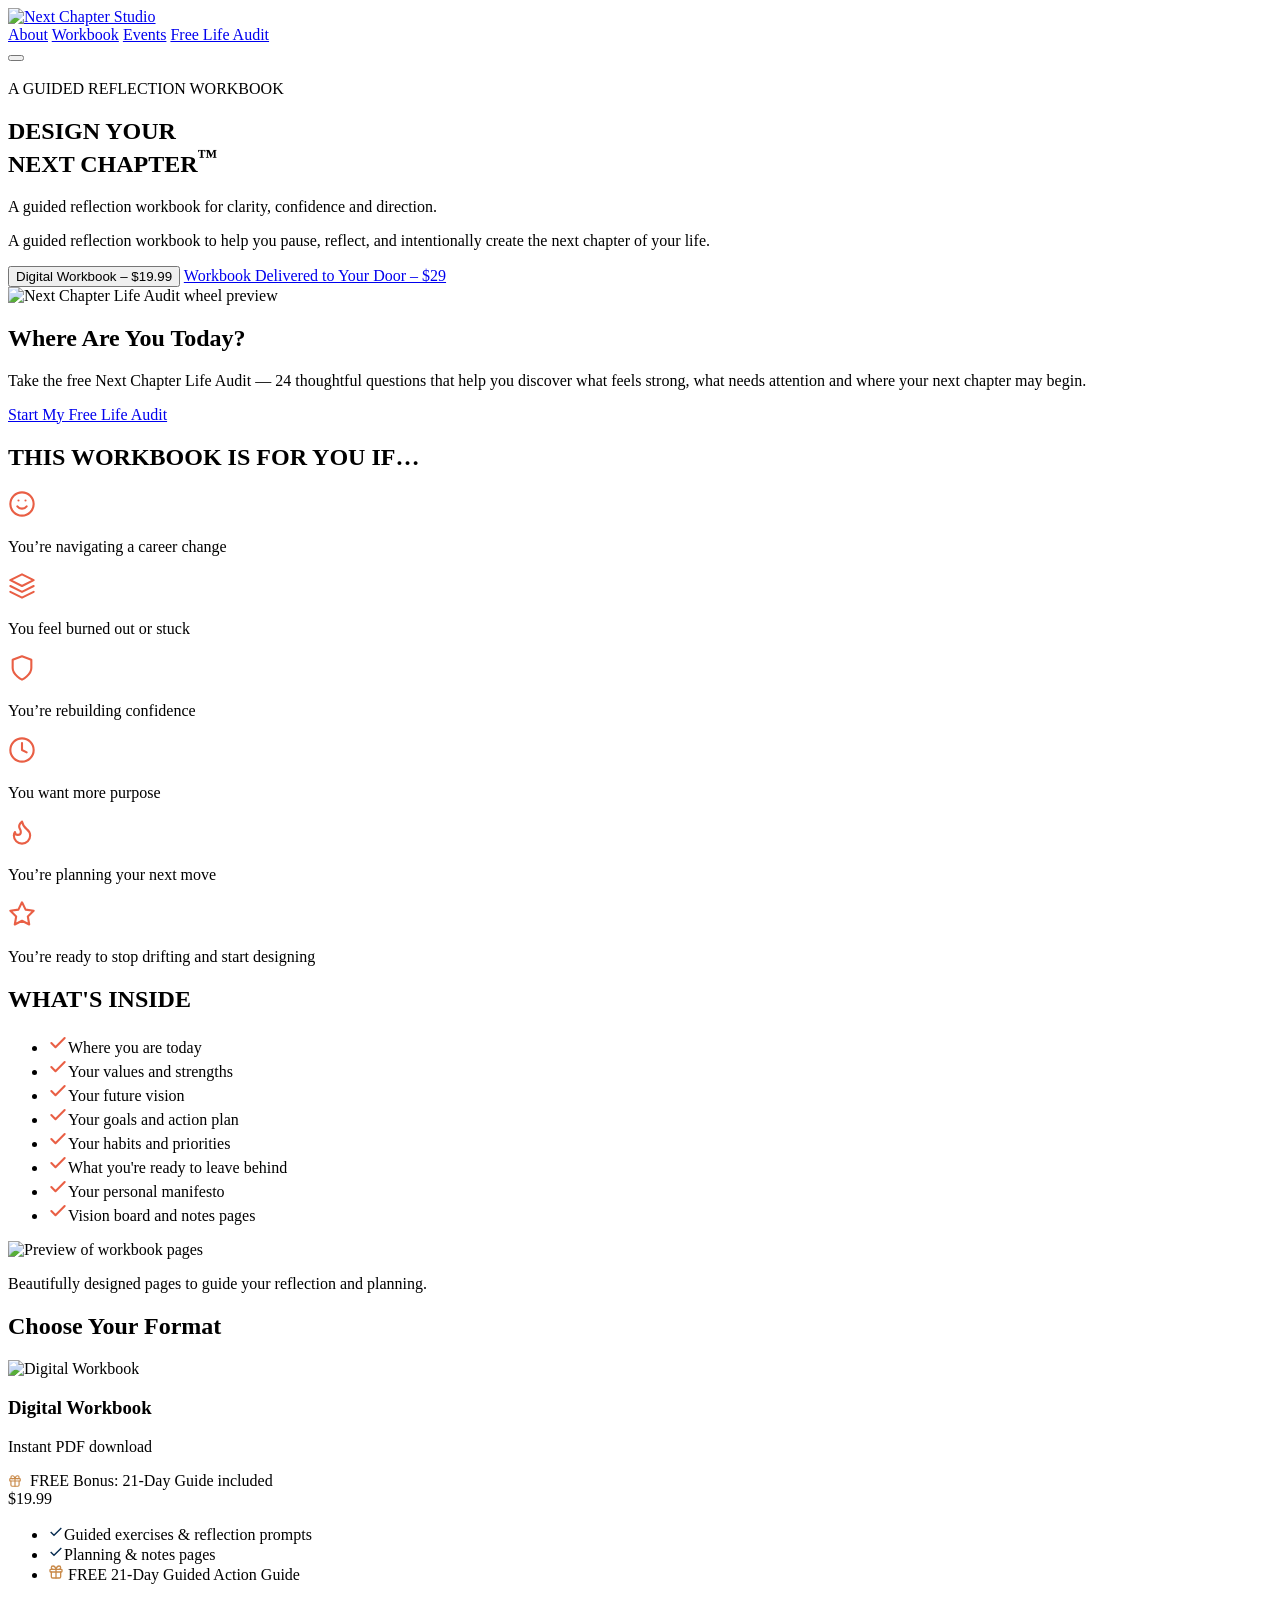
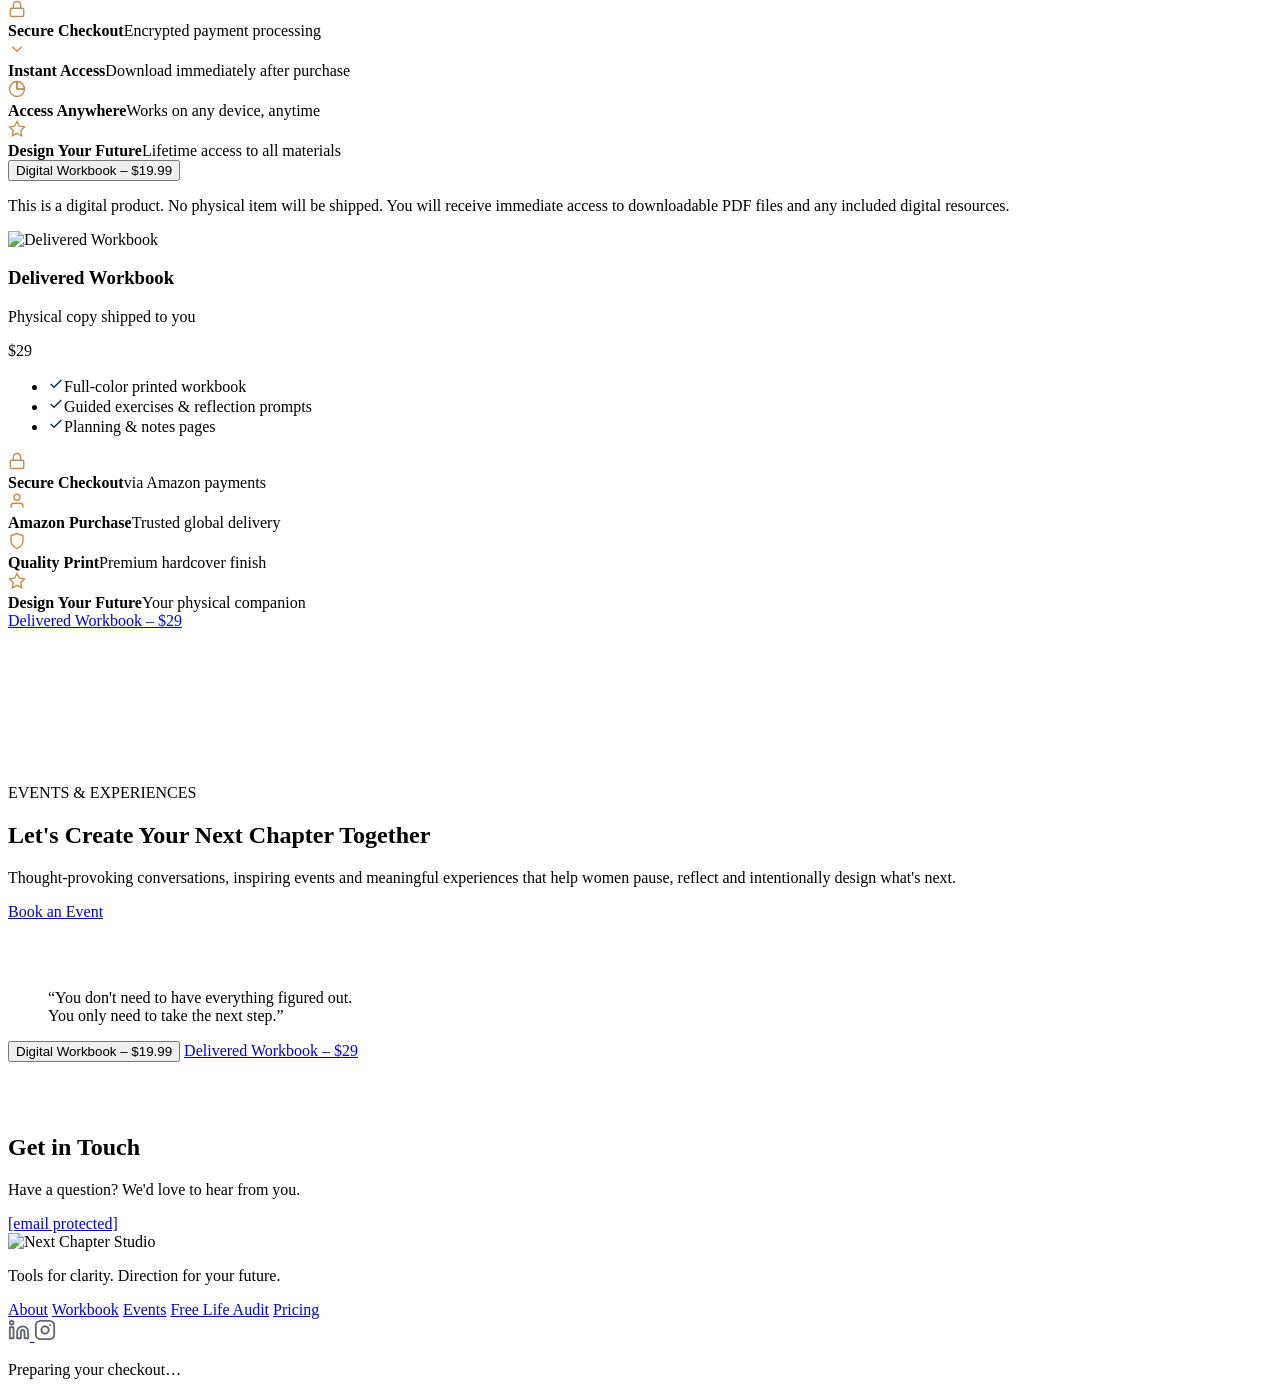
==== index.html @ 784cd423 "chore: preserve latest local changes (initial state) - Follow Along section removed" ====
<!DOCTYPE html>
<html lang="en">
<head>
  <meta charset="UTF-8">
  <meta name="viewport" content="width=device-width, initial-scale=1.0">
  <title>Design Your Next Chapter — Guided Reflection Workbook</title>
  <link rel="preconnect" href="https://fonts.googleapis.com">
  <link rel="preconnect" href="https://fonts.gstatic.com" crossorigin>
  <link href="https://fonts.googleapis.com/css2?family=Playfair+Display:ital,wght@0,700;1,700&family=Inter:wght@400;500;600;700&display=swap" rel="stylesheet">
  <meta http-equiv="Cache-Control" content="no-cache, no-store, must-revalidate">
  <link rel="stylesheet" href="/styles.css?v=8">
  <link rel="icon" type="image/png" href="/assets/compass.png">
</head>
<body>

  <!-- Header -->
  <header class="header">
    <div class="container header-inner">
      <a href="/" class="logo">
        <img src="/assets/logo.png" alt="Next Chapter Studio" class="logo-img">
      </a>
      <nav class="nav">
        <a href="#about">About</a>
        <a href="#workbook">Workbook</a>
        <a href="#events">Events</a>
        <a href="/audit">Free Life Audit</a>
      </nav>
      <button class="mobile-toggle" aria-label="Menu">
        <span></span><span></span><span></span>
      </button>
    </div>
  </header>

  <main>

    <!-- Hero -->
    <section class="hero" id="about">
      <div class="hero-bg-full">
        <img src="/assets/hero-bg.jpg" alt="">
        <div class="hero-overlay"></div>
      </div>
      <div class="container hero-content-center">
        <span class="label-pill">A GUIDED REFLECTION WORKBOOK</span>
        <h1>DESIGN YOUR<br>NEXT CHAPTER<sup>&trade;</sup></h1>
        <p class="hero-sub">A guided reflection workbook for clarity, confidence and direction.</p>
        <p class="hero-desc">A guided reflection workbook to help you pause, reflect, and intentionally create the next chapter of your life.</p>
        <div class="hero-buttons">
          <button class="btn btn-primary" onclick="buyNow()">Digital Workbook – $19.99</button>
          <a href="/buy" target="_blank" rel="noopener" class="btn btn-navy">Workbook Delivered to Your Door – $29</a>
        </div>
      </div>
    </section>

    <!-- Audit Promo -->
    <section class="audience section" id="audit">
      <div class="container audit-promo-grid">
        <div class="audit-promo-img">
          <img src="/wheel-preview.png" alt="Next Chapter Life Audit wheel preview">
        </div>
        <div class="audit-promo-text">
          <h2 class="section-title">Where Are You Today?</h2>
          <p>Take the free Next Chapter Life Audit — 24 thoughtful questions that help you discover what feels strong, what needs attention and where your next chapter may begin.</p>
          <a href="/audit" class="btn btn-primary btn-large">Start My Free Life Audit</a>
        </div>
      </div>
    </section>

    <!-- Audience -->
    <section class="audience section" id="workbook">
      <div class="container">
        <h2 class="section-title">THIS WORKBOOK IS FOR YOU IF…</h2>
        <div class="audience-grid">
          <div class="audience-card">
            <div class="audience-icon">
              <svg width="28" height="28" viewBox="0 0 24 24" fill="none" stroke="#E95F45" stroke-width="1.8" stroke-linecap="round" stroke-linejoin="round"><circle cx="12" cy="12" r="10"/><path d="M8 14s1.5 2 4 2 4-2 4-2"/><line x1="9" y1="9" x2="9.01" y2="9"/><line x1="15" y1="9" x2="15.01" y2="9"/></svg>
            </div>
            <p>You’re navigating a career change</p>
          </div>
          <div class="audience-card">
            <div class="audience-icon">
              <svg width="28" height="28" viewBox="0 0 24 24" fill="none" stroke="#E95F45" stroke-width="1.8" stroke-linecap="round" stroke-linejoin="round"><path d="M12 2L2 7l10 5 10-5-10-5z"/><path d="M2 17l10 5 10-5"/><path d="M2 12l10 5 10-5"/></svg>
            </div>
            <p>You feel burned out or stuck</p>
          </div>
          <div class="audience-card">
            <div class="audience-icon">
              <svg width="28" height="28" viewBox="0 0 24 24" fill="none" stroke="#E95F45" stroke-width="1.8" stroke-linecap="round" stroke-linejoin="round"><path d="M12 22s8-4 8-10V5l-8-3-8 3v7c0 6 8 10 8 10z"/></svg>
            </div>
            <p>You’re rebuilding confidence</p>
          </div>
          <div class="audience-card">
            <div class="audience-icon">
              <svg width="28" height="28" viewBox="0 0 24 24" fill="none" stroke="#E95F45" stroke-width="1.8" stroke-linecap="round" stroke-linejoin="round"><circle cx="12" cy="12" r="10"/><path d="M12 6v6l4 2"/></svg>
            </div>
            <p>You want more purpose</p>
          </div>
          <div class="audience-card">
            <div class="audience-icon">
              <svg width="28" height="28" viewBox="0 0 24 24" fill="none" stroke="#E95F45" stroke-width="1.8" stroke-linecap="round" stroke-linejoin="round"><path d="M8.5 14.5A2.5 2.5 0 0 0 11 12c0-1.38-.5-2-1-3-1.072-2.143-.224-4.054 2-6 .5 2.5 2 4.9 4 6.5 2 1.6 3 3.5 3 5.5a7 7 0 1 1-14 0c0-1.153.433-2.294 1-3a2.5 2.5 0 0 0 2.5 2.5z"/></svg>
            </div>
            <p>You’re planning your next move</p>
          </div>
          <div class="audience-card">
            <div class="audience-icon">
              <svg width="28" height="28" viewBox="0 0 24 24" fill="none" stroke="#E95F45" stroke-width="1.8" stroke-linecap="round" stroke-linejoin="round"><polygon points="12 2 15.09 8.26 22 9.27 17 14.14 18.18 21.02 12 17.77 5.82 21.02 7 14.14 2 9.27 8.91 8.26 12 2"/></svg>
            </div>
            <p>You’re ready to stop drifting and start designing</p>
          </div>
        </div>
      </div>
    </section>

    <!-- What's Inside -->
    <section class="inside section" id="reviews">
      <div class="container inside-grid">
        <div class="inside-text">
          <h2 class="section-title left">WHAT'S INSIDE</h2>
          <ul class="inside-list">
            <li><svg width="20" height="20" viewBox="0 0 24 24" fill="none" stroke="#E95F45" stroke-width="2.5" stroke-linecap="round" stroke-linejoin="round"><polyline points="20 6 9 17 4 12"/></svg>Where you are today</li>
            <li><svg width="20" height="20" viewBox="0 0 24 24" fill="none" stroke="#E95F45" stroke-width="2.5" stroke-linecap="round" stroke-linejoin="round"><polyline points="20 6 9 17 4 12"/></svg>Your values and strengths</li>
            <li><svg width="20" height="20" viewBox="0 0 24 24" fill="none" stroke="#E95F45" stroke-width="2.5" stroke-linecap="round" stroke-linejoin="round"><polyline points="20 6 9 17 4 12"/></svg>Your future vision</li>
            <li><svg width="20" height="20" viewBox="0 0 24 24" fill="none" stroke="#E95F45" stroke-width="2.5" stroke-linecap="round" stroke-linejoin="round"><polyline points="20 6 9 17 4 12"/></svg>Your goals and action plan</li>
            <li><svg width="20" height="20" viewBox="0 0 24 24" fill="none" stroke="#E95F45" stroke-width="2.5" stroke-linecap="round" stroke-linejoin="round"><polyline points="20 6 9 17 4 12"/></svg>Your habits and priorities</li>
            <li><svg width="20" height="20" viewBox="0 0 24 24" fill="none" stroke="#E95F45" stroke-width="2.5" stroke-linecap="round" stroke-linejoin="round"><polyline points="20 6 9 17 4 12"/></svg>What you're ready to leave behind</li>
            <li><svg width="20" height="20" viewBox="0 0 24 24" fill="none" stroke="#E95F45" stroke-width="2.5" stroke-linecap="round" stroke-linejoin="round"><polyline points="20 6 9 17 4 12"/></svg>Your personal manifesto</li>
            <li><svg width="20" height="20" viewBox="0 0 24 24" fill="none" stroke="#E95F45" stroke-width="2.5" stroke-linecap="round" stroke-linejoin="round"><polyline points="20 6 9 17 4 12"/></svg>Vision board and notes pages</li>
          </ul>
        </div>
        <div class="inside-visual">
          <div class="workbook-mockup">
            <img src="/assets/wb-preview.png" alt="Preview of workbook pages" class="workbook-preview">
          </div>
          <p class="inside-caption">Beautifully designed pages to guide your reflection and planning.</p>
        </div>
      </div>
    </section>

    <!-- Pricing -->
    <section class="pricing section" id="pricing">
      <div class="container">
        <h2 class="section-title">Choose Your Format</h2>
        <div class="pricing-grid">

          <!-- Digital -->
          <div class="pricing-card">
            <div class="pricing-header">
              <img src="/assets/digital-card.png" alt="Digital Workbook" class="pricing-cover">
              <h3>Digital Workbook</h3>
              <p class="pricing-sub">Instant PDF download</p>
              <div class="bonus-tag"><svg width="14" height="14" viewBox="0 0 24 24" fill="none" stroke="#C98A4A" stroke-width="2" stroke-linecap="round" stroke-linejoin="round" style="vertical-align:-2px;margin-right:4px;"><rect x="3" y="8" width="18" height="4" rx="1"/><path d="M12 8v13"/><path d="M19 12v7a2 2 0 0 1-2 2H7a2 2 0 0 1-2-2v-7"/><path d="M7.5 8a2.5 2.5 0 0 1 0-5A4.8 8 0 0 1 12 8a4.8 8 0 0 1 4.5-5 2.5 2.5 0 0 1 0 5"/></svg> FREE Bonus: 21-Day Guide included</div>
              <div class="pricing-amount">$19.99</div>
            </div>
            <ul class="pricing-includes">
              <li><svg width="16" height="16" viewBox="0 0 24 24" fill="none" stroke="#062B4F" stroke-width="2"><polyline points="20 6 9 17 4 12"/></svg>Guided exercises & reflection prompts</li>
              <li><svg width="16" height="16" viewBox="0 0 24 24" fill="none" stroke="#062B4F" stroke-width="2"><polyline points="20 6 9 17 4 12"/></svg>Planning & notes pages</li>
              <li class="bonus-include"><svg width="16" height="16" viewBox="0 0 24 24" fill="none" stroke="#C98A4A" stroke-width="2" stroke-linecap="round" stroke-linejoin="round"><rect x="3" y="8" width="18" height="4" rx="1"/><path d="M12 8v13"/><path d="M19 12v7a2 2 0 0 1-2 2H7a2 2 0 0 1-2-2v-7"/><path d="M7.5 8a2.5 2.5 0 0 1 0-5A4.8 8 0 0 1 12 8a4.8 8 0 0 1 4.5-5 2.5 2.5 0 0 1 0 5"/></svg> FREE 21-Day Guided Action Guide</li>
            </ul>
            <div class="pricing-trust">
              <div class="pt-item">
                <svg width="18" height="18" viewBox="0 0 24 24" fill="none" stroke="#C98A4A" stroke-width="1.8"><rect x="3" y="11" width="18" height="11" rx="2" ry="2"/><path d="M7 11V7a5 5 0 0 1 10 0v4"/></svg>
                <div><strong>Secure Checkout</strong><span>Encrypted payment processing</span></div>
              </div>
              <div class="pt-item">
                <svg width="18" height="18" viewBox="0 0 24 24" fill="none" stroke="#C98A4A" stroke-width="1.8"><polyline points="6 9 12 15 18 9"/></svg>
                <div><strong>Instant Access</strong><span>Download immediately after purchase</span></div>
              </div>
              <div class="pt-item">
                <svg width="18" height="18" viewBox="0 0 24 24" fill="none" stroke="#C98A4A" stroke-width="1.8"><path d="M12 2a10 10 0 1 0 10 10h-10V2z"/><path d="M22 12A10 10 0 0 0 12 2v10h10z"/></svg>
                <div><strong>Access Anywhere</strong><span>Works on any device, anytime</span></div>
              </div>
              <div class="pt-item">
                <svg width="18" height="18" viewBox="0 0 24 24" fill="none" stroke="#C98A4A" stroke-width="1.8"><polygon points="12 2 15.09 8.26 22 9.27 17 14.14 18.18 21.02 12 17.77 5.82 21.02 7 14.14 2 9.27 8.91 8.26 12 2"/></svg>
                <div><strong>Design Your Future</strong><span>Lifetime access to all materials</span></div>
              </div>
            </div>
            <button class="btn btn-primary" onclick="buyNow()" style="margin-top: auto;">Digital Workbook – $19.99</button>
            <p class="digital-disclaimer">This is a digital product. No physical item will be shipped. You will receive immediate access to downloadable PDF files and any included digital resources.</p>
          </div>

          <!-- Physical -->
          <div class="pricing-card">
            <div class="pricing-header">
              <img src="/assets/delivered-card.png" alt="Delivered Workbook" class="pricing-cover">
              <h3>Delivered Workbook</h3>
              <p class="pricing-sub">Physical copy shipped to you</p>
              <div class="pricing-amount">$29</div>
            </div>
            <ul class="pricing-includes">
              <li><svg width="16" height="16" viewBox="0 0 24 24" fill="none" stroke="#062B4F" stroke-width="2"><polyline points="20 6 9 17 4 12"/></svg>Full-color printed workbook</li>
              <li><svg width="16" height="16" viewBox="0 0 24 24" fill="none" stroke="#062B4F" stroke-width="2"><polyline points="20 6 9 17 4 12"/></svg>Guided exercises & reflection prompts</li>
              <li><svg width="16" height="16" viewBox="0 0 24 24" fill="none" stroke="#062B4F" stroke-width="2"><polyline points="20 6 9 17 4 12"/></svg>Planning & notes pages</li>
            </ul>
            <div class="pricing-trust">
              <div class="pt-item">
                <svg width="18" height="18" viewBox="0 0 24 24" fill="none" stroke="#C98A4A" stroke-width="1.8"><rect x="3" y="11" width="18" height="11" rx="2" ry="2"/><path d="M7 11V7a5 5 0 0 1 10 0v4"/></svg>
                <div><strong>Secure Checkout</strong><span>via Amazon payments</span></div>
              </div>
              <div class="pt-item">
                <svg width="18" height="18" viewBox="0 0 24 24" fill="none" stroke="#C98A4A" stroke-width="1.8"><path d="M20 21v-2a4 4 0 0 0-4-4H8a4 4 0 0 0-4 4v2"/><circle cx="12" cy="7" r="4"/></svg>
                <div><strong>Amazon Purchase</strong><span>Trusted global delivery</span></div>
              </div>
              <div class="pt-item">
                <svg width="18" height="18" viewBox="0 0 24 24" fill="none" stroke="#C98A4A" stroke-width="1.8"><path d="M12 22s8-4 8-10V5l-8-3-8 3v7c0 6 8 10 8 10z"/></svg>
                <div><strong>Quality Print</strong><span>Premium hardcover finish</span></div>
              </div>
              <div class="pt-item">
                <svg width="18" height="18" viewBox="0 0 24 24" fill="none" stroke="#C98A4A" stroke-width="1.8"><polygon points="12 2 15.09 8.26 22 9.27 17 14.14 18.18 21.02 12 17.77 5.82 21.02 7 14.14 2 9.27 8.91 8.26 12 2"/></svg>
                <div><strong>Design Your Future</strong><span>Your physical companion</span></div>
              </div>
            </div>
            <a href="/buy" target="_blank" rel="noopener" class="btn btn-navy" style="margin-top: auto;">Delivered Workbook – $29</a>
          </div>

        </div>
      </div>
    </section>

    <!-- Video -->
    <section class="video section">
      <div class="container">
        <div class="video-wrapper">
          <iframe src="https://www.youtube.com/embed/cOw1XkWrWEM?si=n-Kil2l-mSxc4W83" title="YouTube video player" frameborder="0" allow="accelerometer; autoplay; clipboard-write; encrypted-media; gyroscope; picture-in-picture; web-share" referrerpolicy="strict-origin-when-cross-origin" allowfullscreen></iframe>
        </div>
      </div>
    </section>

    <!-- Events Hero -->
    <section class="events-hero section" id="events">
      <div class="container events-hero-inner">
        <span class="label-pill">EVENTS & EXPERIENCES</span>
        <h2>Let's Create Your Next Chapter Together</h2>
        <p class="events-hero-desc">Thought-provoking conversations, inspiring events and meaningful experiences that help women pause, reflect and intentionally design what's next.</p>
        <a href="/cdn-cgi/l/email-protection#[base64]" class="btn btn-primary">Book an Event</a>
      </div>
    </section>


    <!-- Quote CTA Banner -->
    <section class="cta-banner">
      <div class="container cta-banner-inner">
        <svg class="cta-deco-left" width="48" height="48" viewBox="0 0 24 24" fill="none" stroke="rgba(255,255,255,0.15)" stroke-width="1.5" stroke-linecap="round" stroke-linejoin="round"><path d="M12 2L2 7l10 5 10-5-10-5z"/><path d="M2 17l10 5 10-5"/><path d="M2 12l10 5 10-5"/></svg>
        <div class="cta-banner-content">
          <blockquote>“You don't need to have everything figured out.<br>You only need to take the next step.”</blockquote>
          <div class="cta-buttons">
            <button class="btn btn-primary btn-large" onclick="buyNow()">Digital Workbook – $19.99</button>
            <a href="/buy" target="_blank" rel="noopener" class="btn btn-navy btn-large">Delivered Workbook – $29</a>
          </div>
        </div>
        <svg class="cta-deco-right" width="48" height="48" viewBox="0 0 24 24" fill="none" stroke="rgba(255,255,255,0.15)" stroke-width="1.5" stroke-linecap="round" stroke-linejoin="round"><polygon points="12 2 15.09 8.26 22 9.27 17 14.14 18.18 21.02 12 17.77 5.82 21.02 7 14.14 2 9.27 8.91 8.26 12 2"/></svg>
      </div>
    </section>

    <!-- Contact -->
    <section class="contact section">
      <div class="container">
        <h2 class="section-title">Get in Touch</h2>
        <p class="contact-desc">Have a question? We'd love to hear from you.</p>
        <a href="/cdn-cgi/l/email-protection#187b77766c797b6c58767d606c357b7079686c7d6a356b6c6d7c7177367b7775" class="contact-email"><span class="__cf_email__" data-cfemail="f2919d9c86939186b29c978a86df919a9382869780df818687969b9ddc919d9f">[email&#160;protected]</span></a>
      </div>
    </section>

  </main>

  <!-- Footer -->
  <footer class="footer">
    <div class="container footer-inner">
      <div class="footer-left">
        <div class="footer-logo">
          <img src="/assets/logo.png" alt="Next Chapter Studio" class="footer-logo-img">
        </div>
        <p class="footer-tagline">Tools for clarity. Direction for your future.</p>
      </div>
      <div class="footer-links">
        <a href="#about">About</a>
        <a href="#workbook">Workbook</a>
        <a href="#events">Events</a>
        <a href="/audit">Free Life Audit</a>
        <a href="#pricing">Pricing</a>
      </div>
      <div class="footer-social">
        <a href="https://www.linkedin.com/company/135965949/" target="_blank" rel="noopener" aria-label="LinkedIn">
          <svg width="22" height="22" viewBox="0 0 24 24" fill="none" stroke="#5F6470" stroke-width="2" stroke-linecap="round" stroke-linejoin="round"><path d="M16 8a6 6 0 0 1 6 6v7h-4v-7a2 2 0 0 0-2-2 2 2 0 0 0-2 2v7h-4v-7a6 6 0 0 1 6-6z"/><rect x="2" y="9" width="4" height="12"/><circle cx="4" cy="4" r="2"/></svg>
        </a>
        <a href="https://instagram.com/your_next_chapter_studio" target="_blank" rel="noopener" aria-label="Instagram">
          <svg width="22" height="22" viewBox="0 0 24 24" fill="none" stroke="#5F6470" stroke-width="2" stroke-linecap="round" stroke-linejoin="round"><rect x="2" y="2" width="20" height="20" rx="5" ry="5"/><path d="M16 11.37A4 4 0 1 1 12.63 8 4 4 0 0 1 16 11.37z"/><line x1="17.5" y1="6.5" x2="17.51" y2="6.5"/></svg>
        </a>
      </div>
    </div>
  </footer>

  <!-- Loading Overlay -->
  <div id="loading-overlay" class="loading-overlay hidden">
    <div class="spinner"></div>
    <p>Preparing your checkout…</p>
  </div>

  <script data-cfasync="false" src="/cdn-cgi/scripts/5c5dd728/cloudflare-static/email-decode.min.js"></script><script>
    // Mobile menu toggle
    document.querySelector('.mobile-toggle')?.addEventListener('click', function () {
      document.querySelector('.nav').classList.toggle('open');
    });

    async function buyNow() {
      const overlay = document.getElementById('loading-overlay');
      overlay.classList.remove('hidden');
      try {
        const res = await fetch('/create-checkout', { method: 'POST' });
        const data = await res.json();
        if (data.url) {
          window.location.href = data.url;
        } else {
          alert('Something went wrong. Please try again.');
          overlay.classList.add('hidden');
        }
      } catch (err) {
        alert('Unable to connect. Please check your internet and try again.');
        overlay.classList.add('hidden');
      }
    }
  </script>

  <!-- LinkedIn Insight Tag -->
  <script type="text/javascript">
    _linkedin_partner_id = "9629572";
    window._linkedin_data_partner_ids = window._linkedin_data_partner_ids || [];
    window._linkedin_data_partner_ids.push(_linkedin_partner_id);
  </script>
  <script type="text/javascript">
    (function(l) {
      if (!l){window.lintrk = function(a,b){window.lintrk.q.push([a,b])}; window.lintrk.q=[]}
      var s = document.getElementsByTagName("script")[0];
      var b = document.createElement("script");
      b.type = "text/javascript"; b.async = true;
      b.src = "https://snap.licdn.com/li.lms-analytics/insight.min.js";
      s.parentNode.insertBefore(b, s);
    })(window.lintrk);
  </script>
  <noscript>
    <img height="1" width="1" style="display:none;" alt="" src="https://px.ads.linkedin.com/collect/?pid=9629572&fmt=gif" />
  </noscript>
<script>(function(){function c(){var b=a.contentDocument||(a.contentWindow&&a.contentWindow.document);if(b){var d=b.createElement('script');d.innerHTML="window.__CF$cv$params={r:'a598aa7a3c4889c7',t:'MTc5NDUxOTMyMA=='};var l=window.parent.location,o;try{o=new URL(l.origin).origin}catch(e){try{o=new URL(new URL(l.href).origin).origin}catch(e){o=''}}var u='/cdn-cgi/challenge-platform/scripts/jsd/main.js?ray=a598aa7a3c4889c7',a=document.createElement('script');a.src=o?new URL(u,o).href:u;document.getElementsByTagName('head')[0].appendChild(a);";b.getElementsByTagName('head')[0].appendChild(d)}}if(document.body){var a=document.createElement('iframe');a.height=1;a.width=1;a.style.position='absolute';a.style.top=0;a.style.left=0;a.style.border='none';a.style.visibility='hidden';document.body.appendChild(a);if('loading'!==document.readyState)c();else if(window.addEventListener)document.addEventListener('DOMContentLoaded',c);else{var e=document.onreadystatechange||function(){};document.onreadystatechange=function(b){e(b);'loading'!==document.readyState&&(document.onreadystatechange=e,c())}}}})();</script></body>
</html>
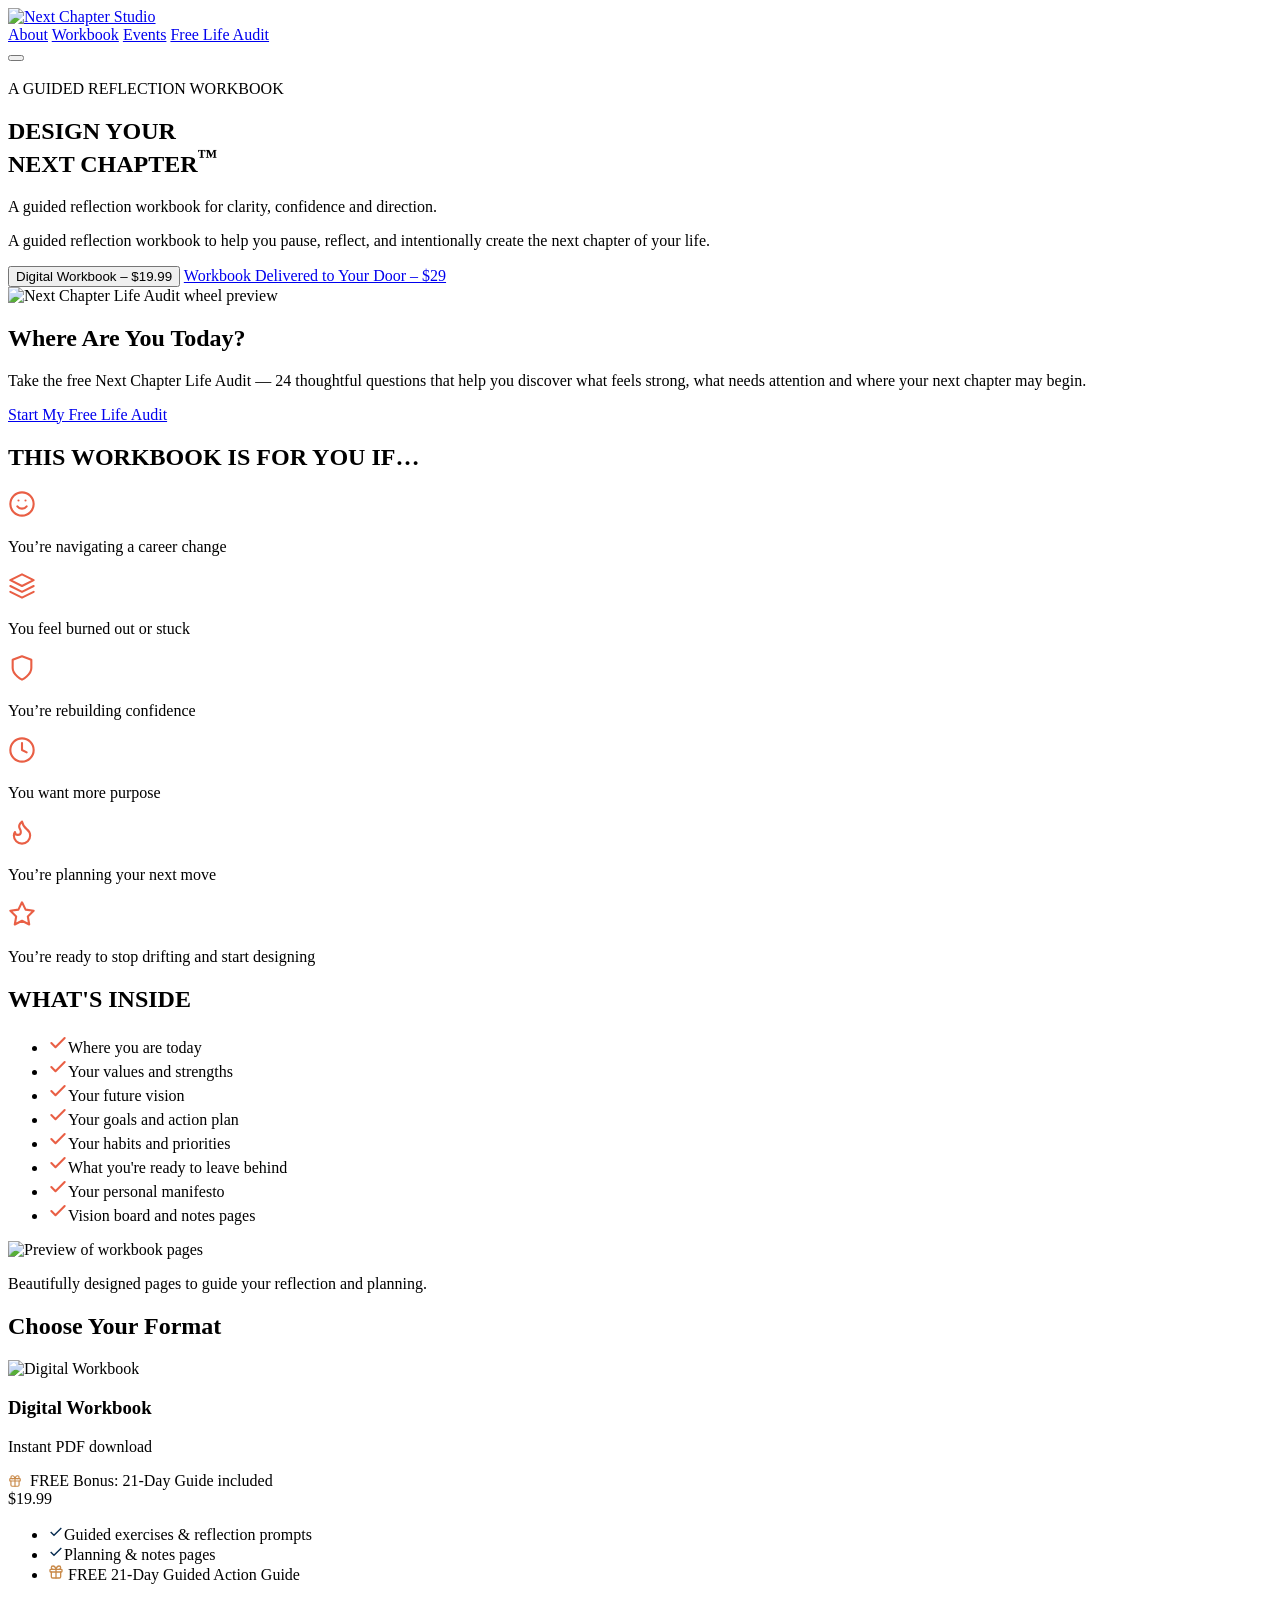
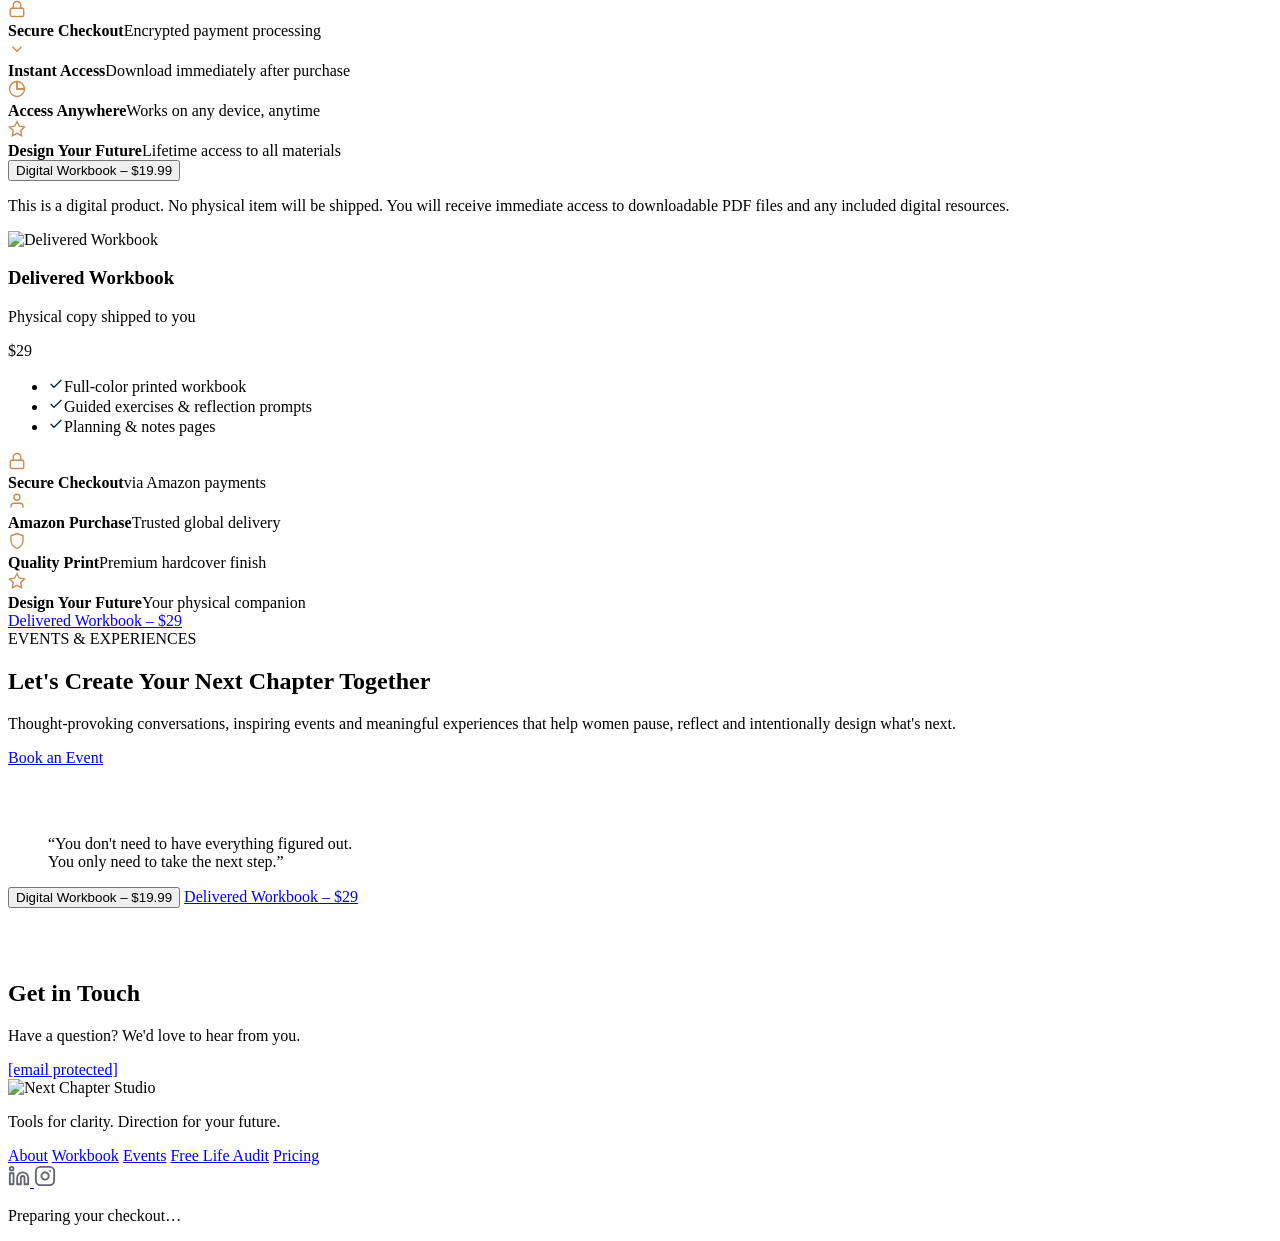
==== commit 08e35bae: "remove YouTube video section" ====
--- a/index.html
+++ b/index.html
@@ -211,15 +211,6 @@
             <a href="/buy" target="_blank" rel="noopener" class="btn btn-navy" style="margin-top: auto;">Delivered Workbook – $29</a>
           </div>
 
-        </div>
-      </div>
-    </section>
-
-    <!-- Video -->
-    <section class="video section">
-      <div class="container">
-        <div class="video-wrapper">
-          <iframe src="https://www.youtube.com/embed/cOw1XkWrWEM?si=n-Kil2l-mSxc4W83" title="YouTube video player" frameborder="0" allow="accelerometer; autoplay; clipboard-write; encrypted-media; gyroscope; picture-in-picture; web-share" referrerpolicy="strict-origin-when-cross-origin" allowfullscreen></iframe>
         </div>
       </div>
     </section>
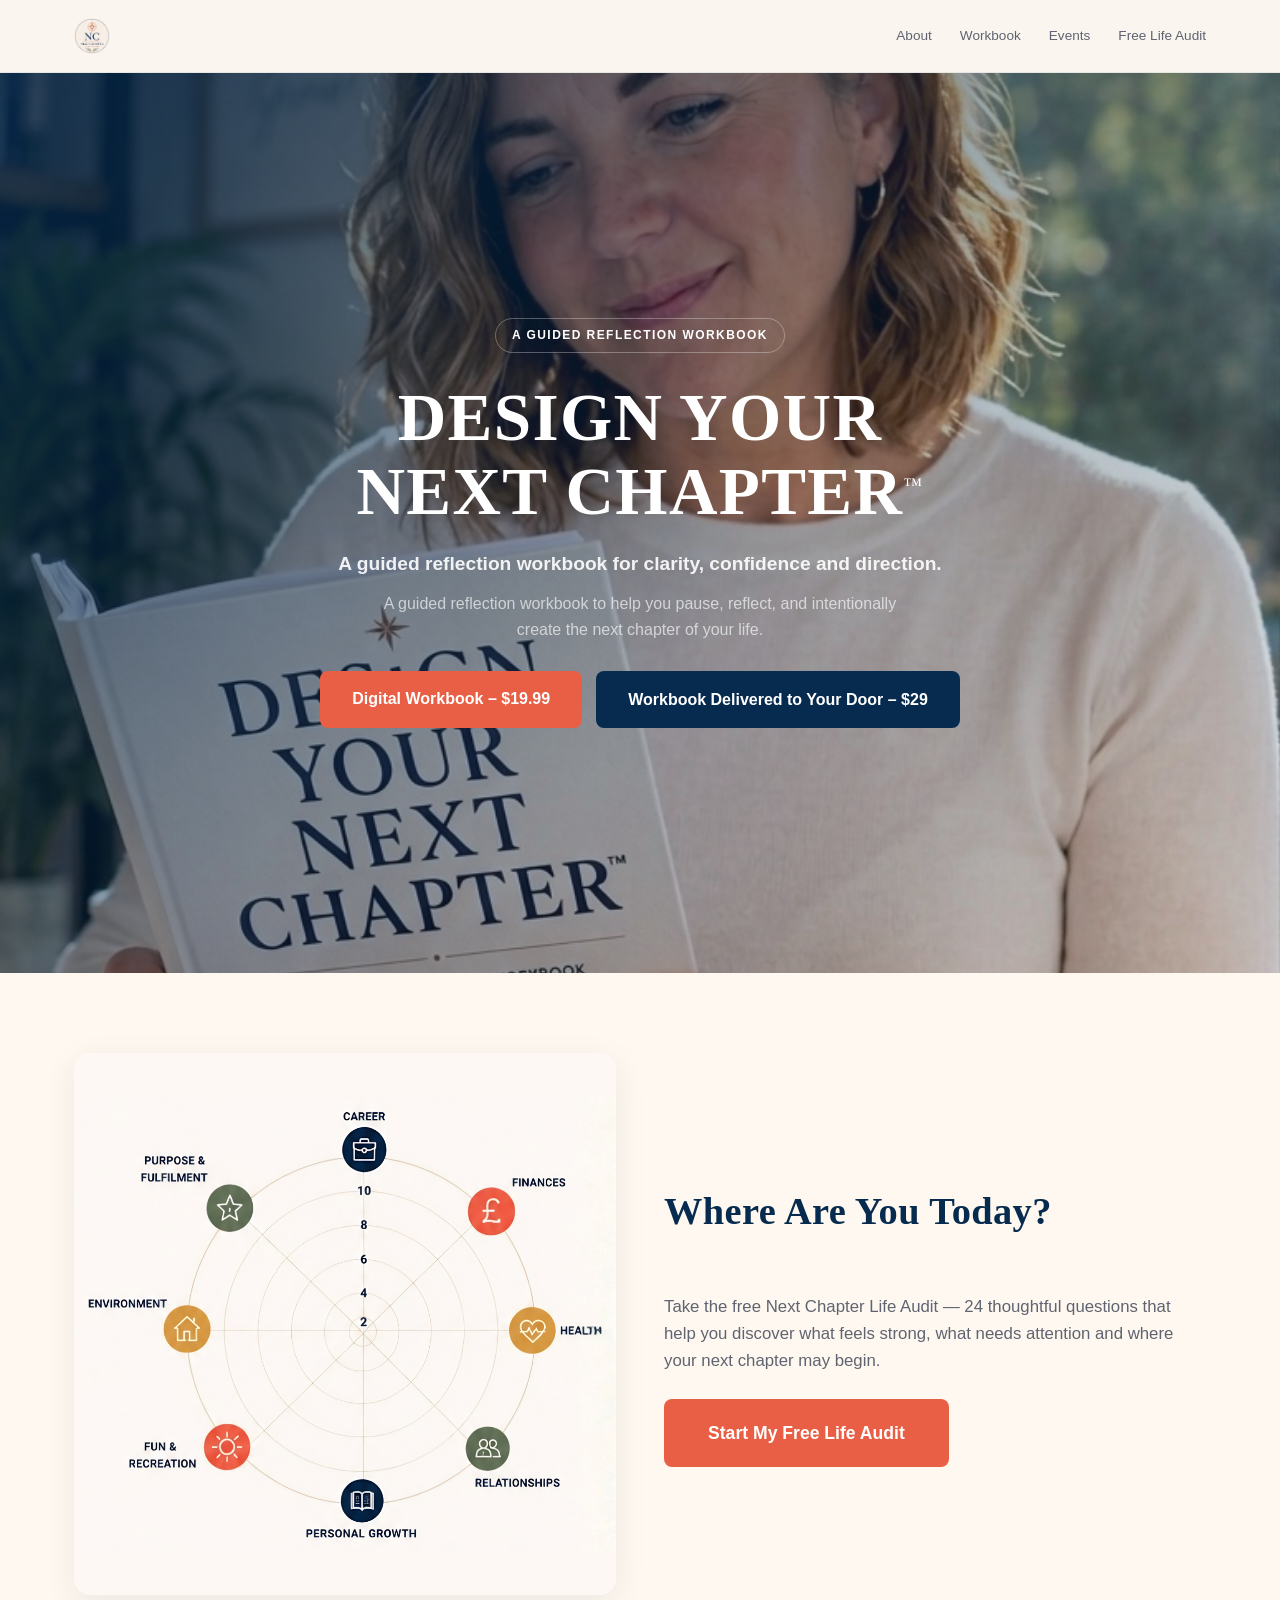
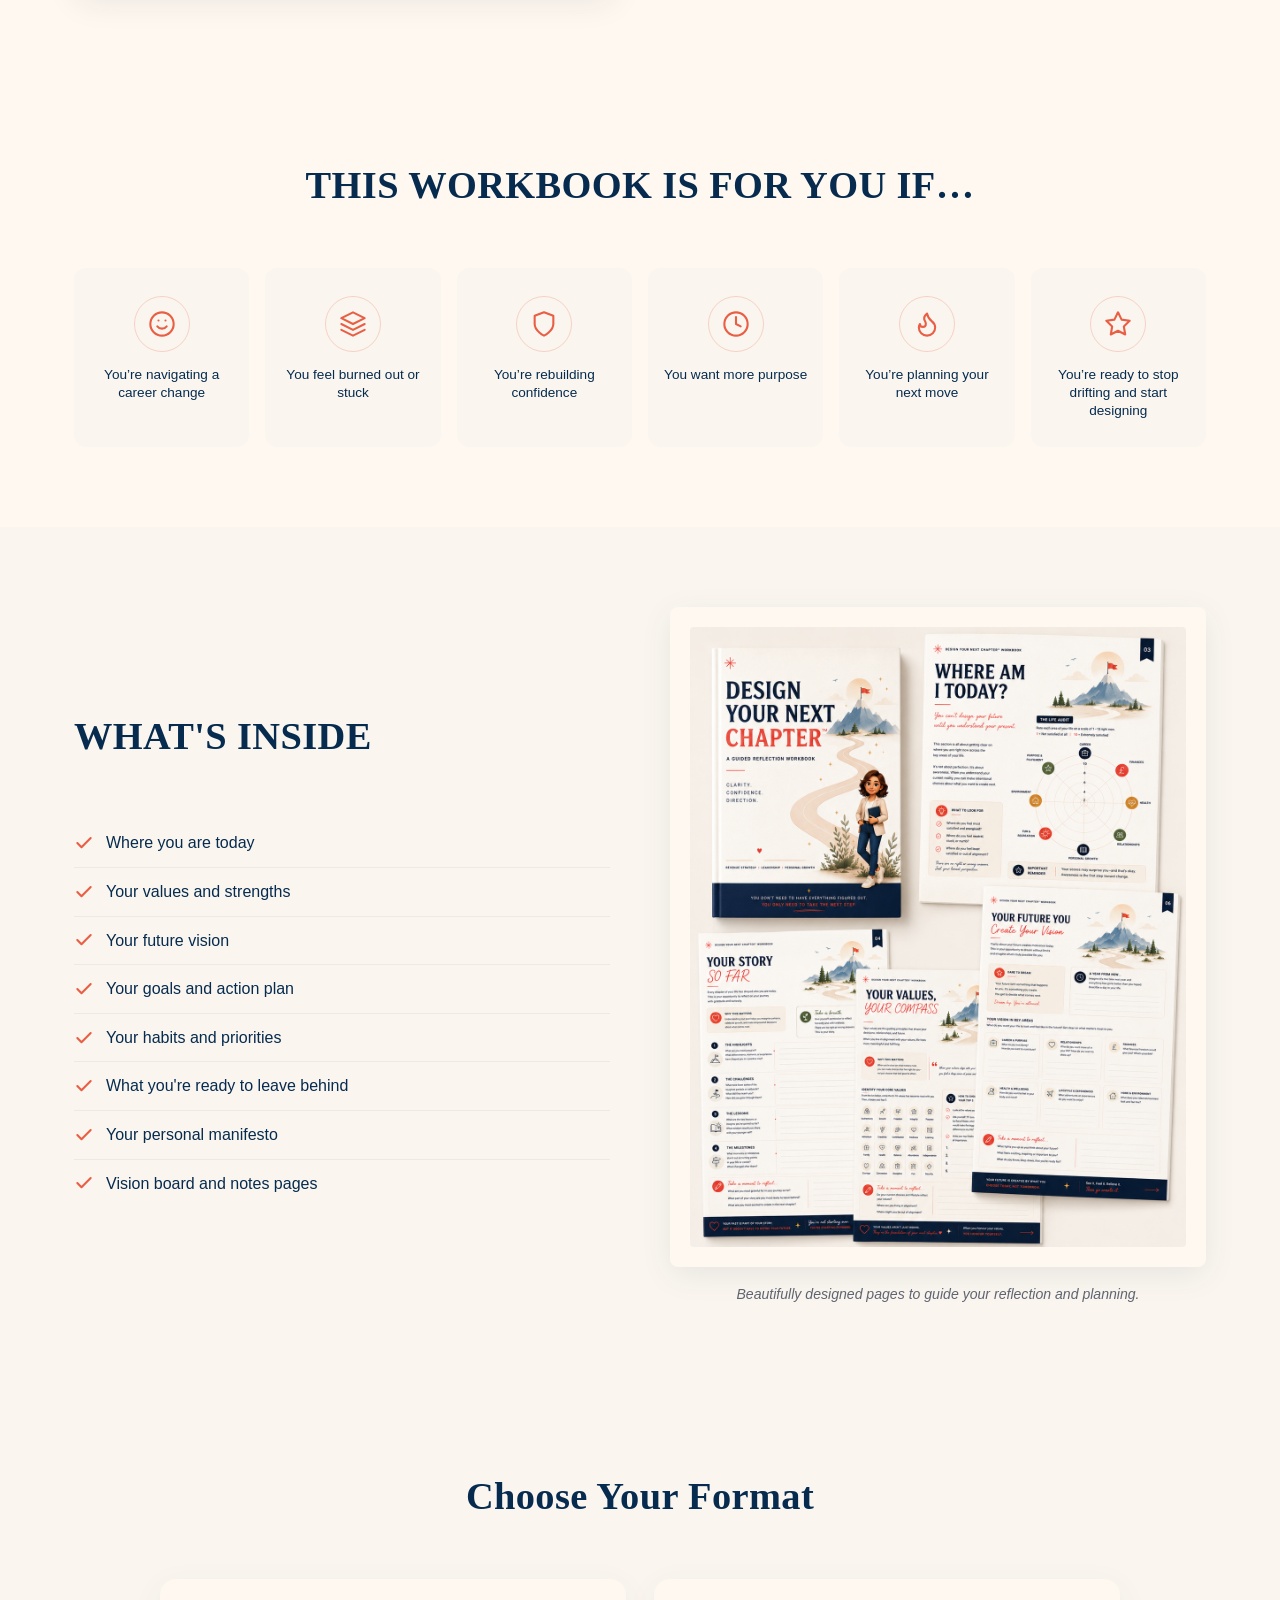
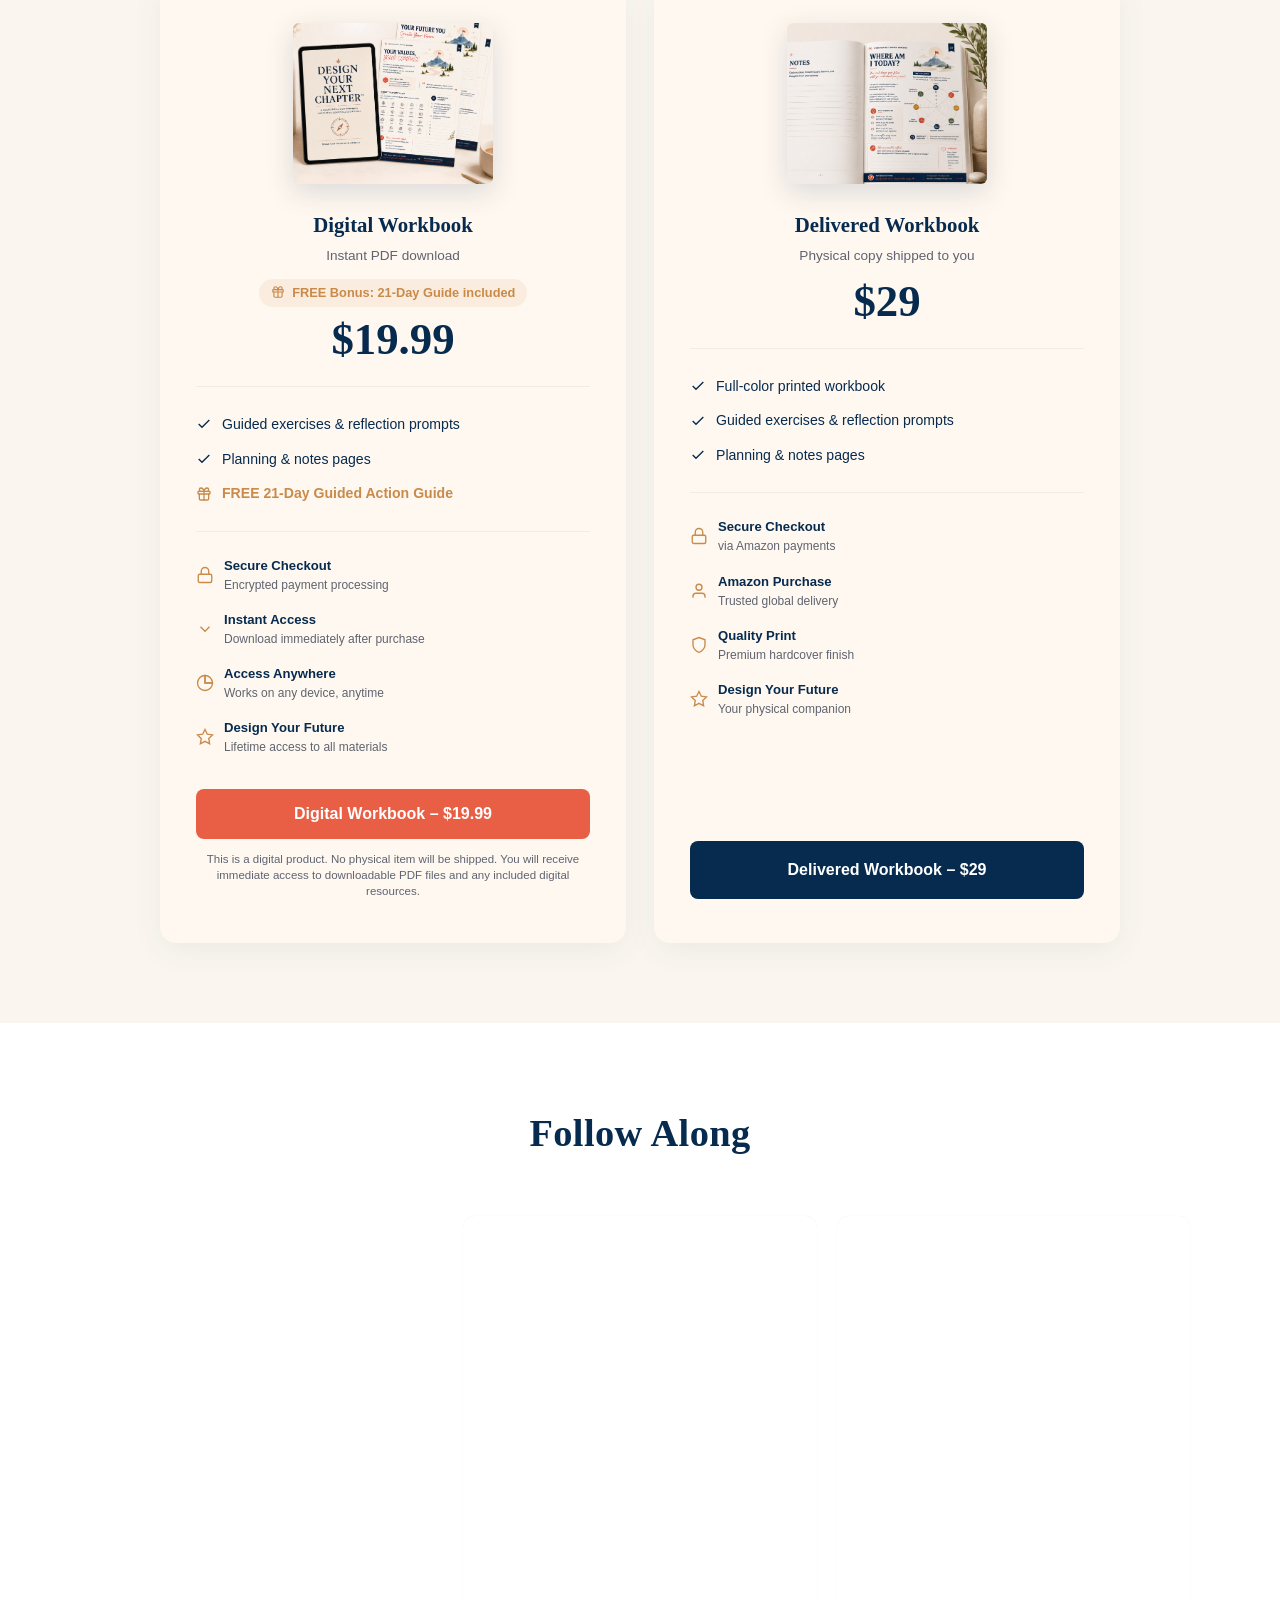
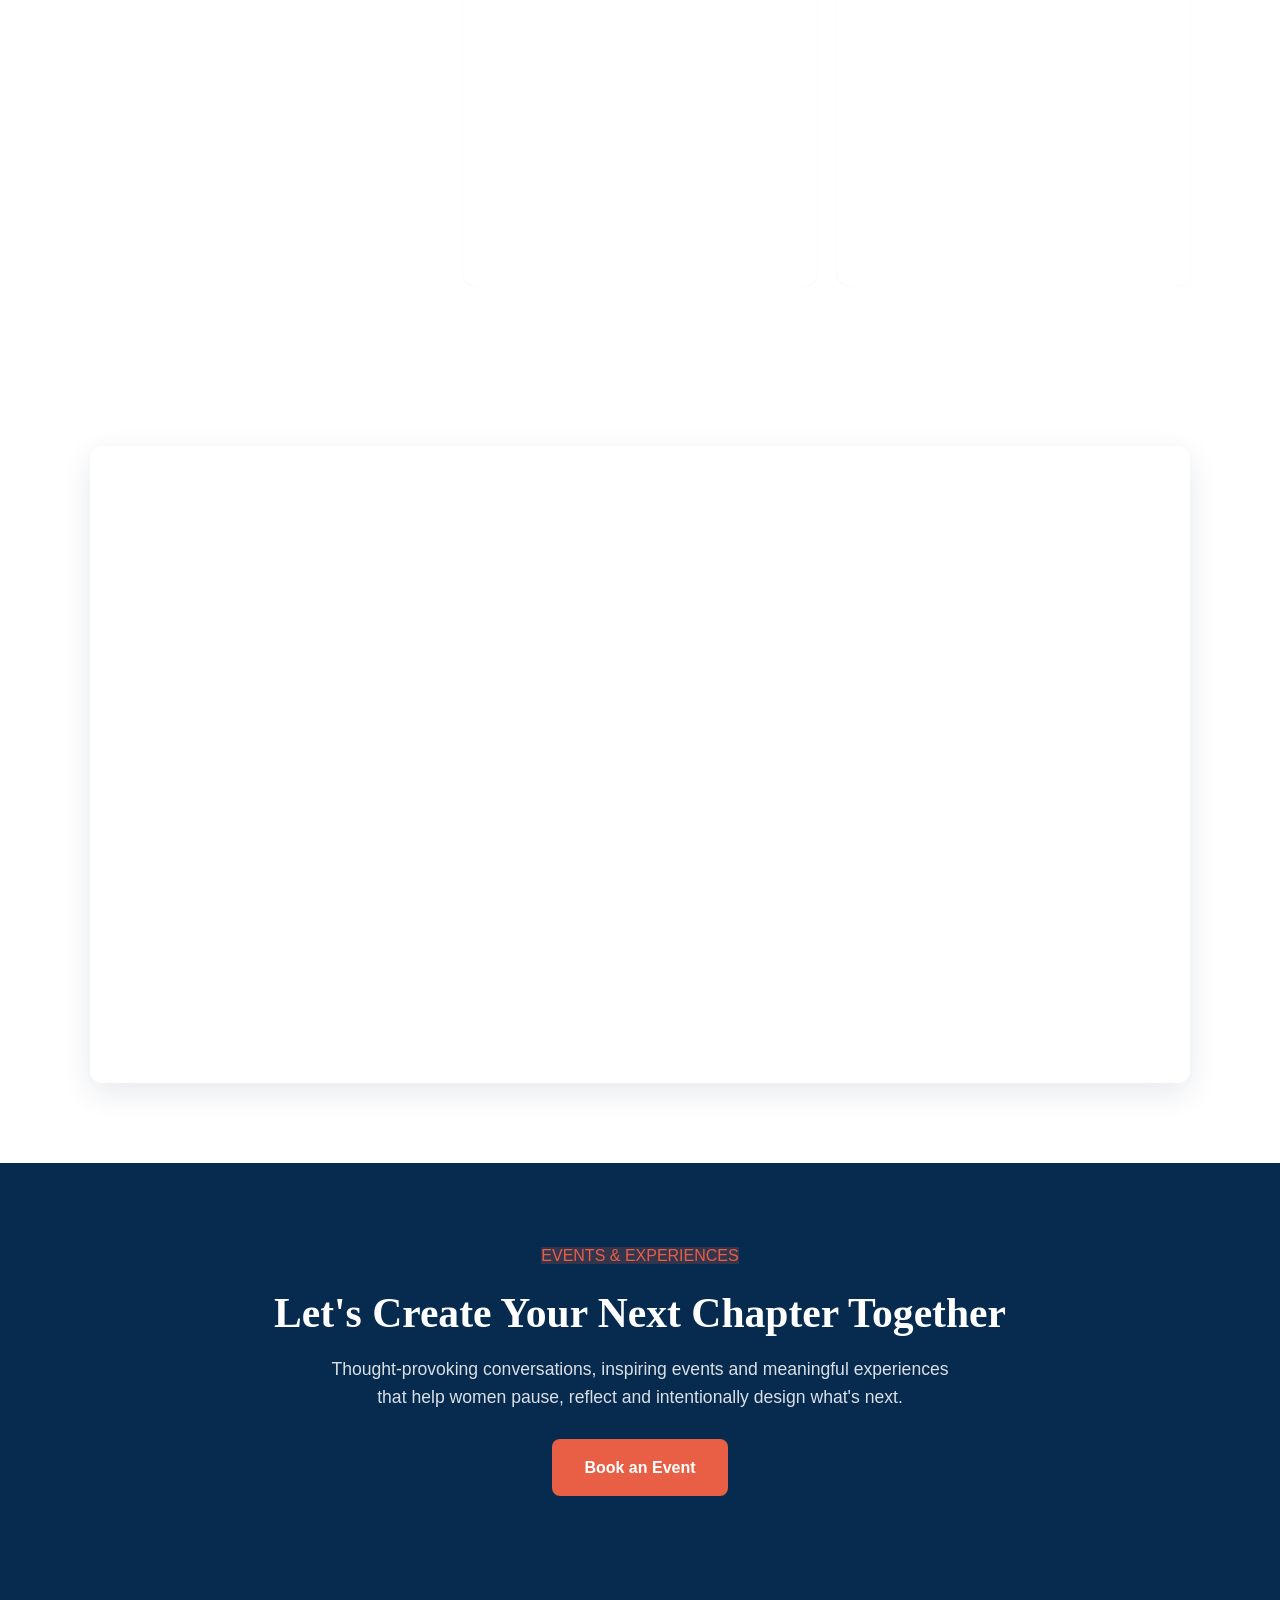
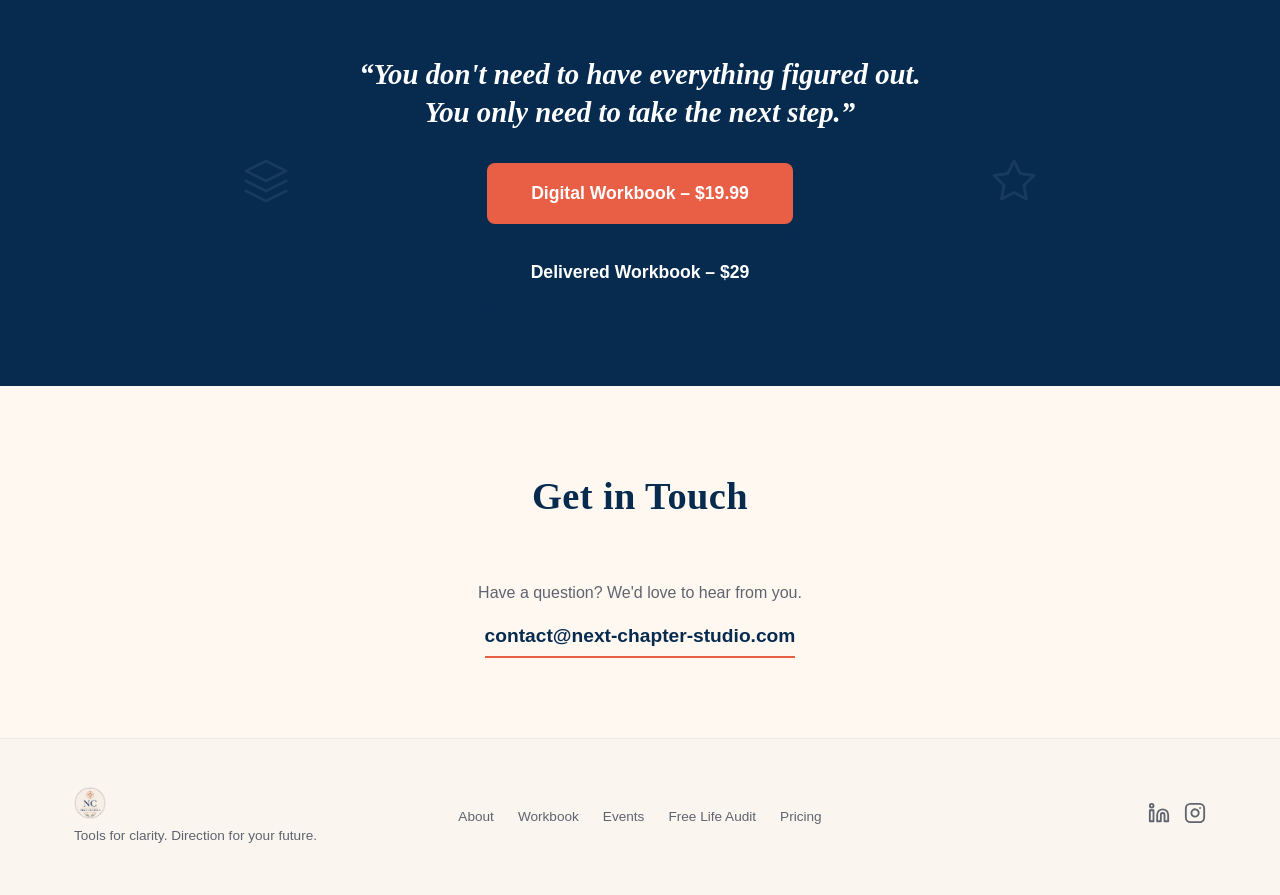
==== commit a502a723: "Recover website assets from working Cloudflare Pages deployment Restore the complete working website" ====
--- a/index.html
+++ b/index.html
@@ -215,13 +215,41 @@
       </div>
     </section>
 
+    <!-- Social Proof -->
+    <section class="social-proof section">
+      <div class="container">
+        <h2 class="section-title">Follow Along</h2>
+        <div class="social-grid">
+          <div class="social-col">
+            <iframe src="https://www.linkedin.com/embed/feed/update/urn:li:share:7480017150187958272?collapsed=1" height="670" frameborder="0" allowfullscreen="" title="LinkedIn post"></iframe>
+          </div>
+          <div class="social-col">
+            <blockquote class="instagram-media" data-instgrm-captioned data-instgrm-permalink="https://www.instagram.com/p/DadkaARuOZ7/?hl=en" data-instgrm-version="14" style="background:#fff;border:0;border-radius:12px;box-shadow:0 0 1px rgba(0,0,0,0.1);margin:0;max-width:100%;min-width:0;padding:0;width:100%"></blockquote>
+          </div>
+          <div class="social-col">
+            <blockquote class="instagram-media" data-instgrm-captioned data-instgrm-permalink="https://www.instagram.com/p/DaAfToiqQMj/?hl=en" data-instgrm-version="14" style="background:#fff;border:0;border-radius:12px;box-shadow:0 0 1px rgba(0,0,0,0.1);margin:0;max-width:100%;min-width:0;padding:0;width:100%"></blockquote>
+          </div>
+        </div>
+        <script async src="//www.instagram.com/embed.js"></script>
+      </div>
+    </section>
+
+    <!-- Video -->
+    <section class="video section">
+      <div class="container">
+        <div class="video-wrapper">
+          <iframe src="https://www.youtube.com/embed/cOw1XkWrWEM?si=n-Kil2l-mSxc4W83" title="YouTube video player" frameborder="0" allow="accelerometer; autoplay; clipboard-write; encrypted-media; gyroscope; picture-in-picture; web-share" referrerpolicy="strict-origin-when-cross-origin" allowfullscreen></iframe>
+        </div>
+      </div>
+    </section>
+
     <!-- Events Hero -->
     <section class="events-hero section" id="events">
       <div class="container events-hero-inner">
         <span class="label-pill">EVENTS & EXPERIENCES</span>
         <h2>Let's Create Your Next Chapter Together</h2>
         <p class="events-hero-desc">Thought-provoking conversations, inspiring events and meaningful experiences that help women pause, reflect and intentionally design what's next.</p>
-        <a href="/cdn-cgi/l/email-protection#[base64]" class="btn btn-primary">Book an Event</a>
+        <a href="mailto:contact@next-chapter-studio.com?subject=Event%20Booking%20Inquiry&body=Hi%20there%2C%0D%0A%0D%0AI'm%20interested%20in%20booking%20an%20event%20for%20Design%20Your%20Next%20Chapter.%20I'd%20love%20to%20learn%20more%20about%20your%20offerings%2C%20availability%2C%20and%20pricing.%0D%0A%0D%0AHere%27s%20a%20bit%20about%20the%20event%20I%20have%20in%20mind%3A%0D%0A-%20Event%20type%3A%0D%0A-%20Expected%20audience%3A%0D%0A-%20Preferred%20dates%3A%0D%0A-%20Location%3A%0D%0A%0D%0ALooking%20forward%20to%20hearing%20from%20you.%0D%0A%0D%0AThanks!" class="btn btn-primary">Book an Event</a>
       </div>
     </section>
 
@@ -246,7 +274,7 @@
       <div class="container">
         <h2 class="section-title">Get in Touch</h2>
         <p class="contact-desc">Have a question? We'd love to hear from you.</p>
-        <a href="/cdn-cgi/l/email-protection#187b77766c797b6c58767d606c357b7079686c7d6a356b6c6d7c7177367b7775" class="contact-email"><span class="__cf_email__" data-cfemail="f2919d9c86939186b29c978a86df919a9382869780df818687969b9ddc919d9f">[email&#160;protected]</span></a>
+        <a href="mailto:contact@next-chapter-studio.com" class="contact-email">contact@next-chapter-studio.com</a>
       </div>
     </section>
 
@@ -285,7 +313,7 @@
     <p>Preparing your checkout…</p>
   </div>
 
-  <script data-cfasync="false" src="/cdn-cgi/scripts/5c5dd728/cloudflare-static/email-decode.min.js"></script><script>
+  <script>
     // Mobile menu toggle
     document.querySelector('.mobile-toggle')?.addEventListener('click', function () {
       document.querySelector('.nav').classList.toggle('open');
@@ -329,5 +357,5 @@
   <noscript>
     <img height="1" width="1" style="display:none;" alt="" src="https://px.ads.linkedin.com/collect/?pid=9629572&fmt=gif" />
   </noscript>
-<script>(function(){function c(){var b=a.contentDocument||(a.contentWindow&&a.contentWindow.document);if(b){var d=b.createElement('script');d.innerHTML="window.__CF$cv$params={r:'a598aa7a3c4889c7',t:'MTc5NDUxOTMyMA=='};var l=window.parent.location,o;try{o=new URL(l.origin).origin}catch(e){try{o=new URL(new URL(l.href).origin).origin}catch(e){o=''}}var u='/cdn-cgi/challenge-platform/scripts/jsd/main.js?ray=a598aa7a3c4889c7',a=document.createElement('script');a.src=o?new URL(u,o).href:u;document.getElementsByTagName('head')[0].appendChild(a);";b.getElementsByTagName('head')[0].appendChild(d)}}if(document.body){var a=document.createElement('iframe');a.height=1;a.width=1;a.style.position='absolute';a.style.top=0;a.style.left=0;a.style.border='none';a.style.visibility='hidden';document.body.appendChild(a);if('loading'!==document.readyState)c();else if(window.addEventListener)document.addEventListener('DOMContentLoaded',c);else{var e=document.onreadystatechange||function(){};document.onreadystatechange=function(b){e(b);'loading'!==document.readyState&&(document.onreadystatechange=e,c())}}}})();</script></body>
+</body>
 </html>
--- a/styles.css
+++ b/styles.css
@@ -0,0 +1,1154 @@
+/* ========== Reset & Base ========== */
+*, *::before, *::after {
+  box-sizing: border-box;
+  margin: 0;
+  padding: 0;
+}
+
+html {
+  scroll-behavior: smooth;
+}
+
+body {
+  font-family: 'Inter', -apple-system, BlinkMacSystemFont, sans-serif;
+  background: #FAF6EF;
+  color: #062B4F;
+  line-height: 1.6;
+  -webkit-font-smoothing: antialiased;
+}
+
+img {
+  max-width: 100%;
+  height: auto;
+  display: block;
+}
+
+a {
+  text-decoration: none;
+  color: inherit;
+}
+
+/* ========== Container ========== */
+.container {
+  max-width: 1180px;
+  margin: 0 auto;
+  padding: 0 24px;
+}
+
+/* ========== Section ========== */
+.section {
+  padding: 80px 0;
+}
+
+/* ========== Header ========== */
+.header {
+  position: sticky;
+  top: 0;
+  background: #FAF6EF;
+  border-bottom: 1px solid rgba(6, 43, 79, 0.08);
+  z-index: 100;
+}
+
+.header-inner {
+  display: flex;
+  align-items: center;
+  justify-content: space-between;
+  height: 72px;
+}
+
+.logo {
+  display: flex;
+  align-items: center;
+}
+
+.logo-img {
+  height: 36px;
+  width: auto;
+}
+
+.nav {
+  display: flex;
+  align-items: center;
+  gap: 28px;
+}
+
+.nav a {
+  font-size: 0.85rem;
+  font-weight: 500;
+  color: #5F6470;
+  transition: color 0.2s;
+}
+
+.nav a:hover {
+  color: #062B4F;
+}
+
+.nav-cta {
+  background: #E95F45;
+  color: #fff !important;
+  padding: 10px 22px;
+  border-radius: 6px;
+  font-weight: 600;
+  transition: background 0.2s;
+}
+
+.nav-cta:hover {
+  background: #d64d34 !important;
+}
+
+.mobile-toggle {
+  display: none;
+  flex-direction: column;
+  gap: 5px;
+  background: none;
+  border: none;
+  cursor: pointer;
+  padding: 4px;
+}
+
+.mobile-toggle span {
+  display: block;
+  width: 24px;
+  height: 2px;
+  background: #062B4F;
+  border-radius: 2px;
+}
+
+/* ========== Hero (Full-bleed backdrop) ========== */
+.hero {
+  position: relative;
+  min-height: 100vh;
+  display: flex;
+  align-items: center;
+  justify-content: center;
+  overflow: hidden;
+}
+
+.hero .hero-bg-full {
+  position: absolute;
+  inset: 0;
+}
+
+.hero .hero-bg-full img {
+  width: 100%;
+  height: 100%;
+  object-fit: cover;
+}
+
+.hero .hero-overlay {
+  position: absolute;
+  inset: 0;
+  background: linear-gradient(135deg, rgba(6, 43, 79, 0.82) 0%, rgba(6, 43, 79, 0.3) 60%, rgba(0,0,0,0.1) 100%);
+}
+
+.hero .hero-content-center {
+  position: relative;
+  z-index: 2;
+  text-align: center;
+  max-width: 700px;
+  padding: 0 24px;
+}
+
+.hero .label-pill {
+  display: inline-block;
+  font-size: 0.75rem;
+  font-weight: 600;
+  letter-spacing: 0.12em;
+  color: #fff;
+  border: 1px solid rgba(255,255,255,0.3);
+  padding: 7px 16px;
+  border-radius: 100px;
+  margin-bottom: 28px;
+}
+
+.hero h1 {
+  font-family: 'Playfair Display', Georgia, serif;
+  font-weight: 700;
+  font-size: 4.2rem;
+  line-height: 1.1;
+  letter-spacing: 0.02em;
+  color: #fff;
+  margin-bottom: 20px;
+}
+
+.hero h1 sup {
+  font-size: 1.2rem;
+  font-weight: 400;
+  top: -1em;
+}
+
+.hero-sub {
+  font-size: 1.2rem;
+  font-weight: 600;
+  color: rgba(255,255,255,0.9);
+  margin-bottom: 12px;
+}
+
+.hero-desc {
+  font-size: 1rem;
+  color: rgba(255,255,255,0.65);
+  max-width: 520px;
+  margin: 0 auto 28px;
+}
+
+.hero .hero-buttons {
+  display: flex;
+  gap: 14px;
+  justify-content: center;
+  flex-wrap: wrap;
+}
+
+.hero .btn-outline-light {
+  background: transparent;
+  color: #fff;
+  border: 2px solid rgba(255,255,255,0.6);
+  padding: 16px 32px;
+  font-size: 1rem;
+  border-radius: 8px;
+  font-family: 'Inter', sans-serif;
+  font-weight: 600;
+  cursor: pointer;
+  transition: all 0.25s;
+  text-decoration: none;
+  display: inline-flex;
+  align-items: center;
+  justify-content: center;
+}
+
+.hero .btn-outline-light:hover {
+  border-color: #fff;
+  background: rgba(255,255,255,0.1);
+  transform: translateY(-2px);
+}
+
+.hero .hero-meta {
+  display: flex;
+  flex-wrap: wrap;
+  gap: 20px;
+  margin-top: 28px;
+  padding-top: 20px;
+  border-top: 1px solid rgba(255,255,255,0.15);
+  justify-content: center;
+}
+
+.hero .hero-meta span {
+  display: flex;
+  align-items: center;
+  gap: 6px;
+  font-size: 0.82rem;
+  font-weight: 500;
+  color: rgba(255,255,255,0.7);
+}
+
+.hero .hero-meta svg {
+  flex-shrink: 0;
+  stroke: rgba(255,255,255,0.7);
+}
+
+/* ========== Audit Promo (Where Are You Today?) ========== */
+.audit-promo-grid {
+  display: grid;
+  grid-template-columns: 1fr 1fr;
+  gap: 48px;
+  align-items: center;
+}
+
+.audit-promo-text h2 {
+  text-align: left;
+}
+
+.audit-promo-text p {
+  font-size: 1.05rem;
+  color: #5F6470;
+  line-height: 1.6;
+  margin-bottom: 24px;
+}
+
+.audit-promo-img img {
+  max-width: 100%;
+  height: auto;
+  border-radius: 16px;
+  box-shadow: 0 8px 32px rgba(6,43,79,0.08);
+}
+
+/* ========== Audience ========== */
+.audience {
+  background: #FFF8F0;
+}
+
+.section-title {
+  font-family: 'Playfair Display', Georgia, serif;
+  font-size: 2.4rem;
+  font-weight: 700;
+  text-align: center;
+  color: #062B4F;
+  margin-bottom: 52px;
+  letter-spacing: 0.01em;
+}
+
+.section-title.left {
+  text-align: left;
+}
+
+.audience-grid {
+  display: grid;
+  grid-template-columns: repeat(6, 1fr);
+  gap: 16px;
+}
+
+.audience-card {
+  text-align: center;
+  padding: 28px 12px;
+  border-radius: 12px;
+  background: #FAF6EF;
+  transition: all 0.25s;
+}
+
+.audience-card:hover {
+  background: #fff;
+  box-shadow: 0 6px 24px rgba(6, 43, 79, 0.06);
+}
+
+.audience-icon {
+  width: 56px;
+  height: 56px;
+  border-radius: 50%;
+  border: 1.5px solid rgba(233, 95, 69, 0.25);
+  display: flex;
+  align-items: center;
+  justify-content: center;
+  margin: 0 auto 14px;
+}
+
+.audience-card p {
+  font-size: 0.85rem;
+  font-weight: 500;
+  color: #062B4F;
+  line-height: 1.3;
+}
+
+/* ========== What's Inside ========== */
+.inside {
+  background: #FAF6EF;
+}
+
+.inside-grid {
+  display: grid;
+  grid-template-columns: 1fr 1fr;
+  gap: 60px;
+  align-items: center;
+}
+
+.inside-list {
+  list-style: none;
+  margin-top: 8px;
+}
+
+.inside-list li {
+  display: flex;
+  align-items: center;
+  gap: 12px;
+  font-size: 1rem;
+  font-weight: 500;
+  color: #062B4F;
+  padding: 11px 0;
+  border-bottom: 1px solid rgba(6, 43, 79, 0.06);
+}
+
+.inside-list li:last-child {
+  border-bottom: none;
+}
+
+.inside-list svg {
+  flex-shrink: 0;
+}
+
+.workbook-mockup {
+  background: #FFF8F0;
+  border-radius: 8px;
+  padding: 20px;
+  box-shadow: 0 8px 32px rgba(6, 43, 79, 0.08);
+}
+
+.workbook-preview {
+  width: 100%;
+  border-radius: 4px;
+}
+
+.inside-caption {
+  text-align: center;
+  font-size: 0.88rem;
+  color: #5F6470;
+  margin-top: 16px;
+  font-style: italic;
+}
+
+/* ========== Pricing ========== */
+.pricing {
+  background: #FAF6EF;
+}
+
+.pricing-grid {
+  display: grid;
+  grid-template-columns: 1fr 1fr;
+  gap: 28px;
+  max-width: 960px;
+  margin: 0 auto;
+}
+
+.pricing-card {
+  background: #FFF8F0;
+  border-radius: 16px;
+  padding: 44px 36px;
+  box-shadow: 0 8px 32px rgba(6, 43, 79, 0.06);
+  display: flex;
+  flex-direction: column;
+}
+
+.pricing-header {
+  text-align: center;
+  padding-bottom: 24px;
+  border-bottom: 1px solid rgba(6, 43, 79, 0.06);
+  margin-bottom: 20px;
+}
+
+.pricing-cover {
+  width: 200px;
+  border-radius: 6px;
+  margin: 0 auto 24px;
+  box-shadow: 0 8px 28px rgba(6, 43, 79, 0.15);
+}
+
+.pricing-header h3 {
+  font-family: 'Playfair Display', Georgia, serif;
+  font-size: 1.3rem;
+  font-weight: 700;
+  color: #062B4F;
+  margin-bottom: 4px;
+}
+
+.pricing-sub {
+  font-size: 0.85rem;
+  color: #5F6470;
+  margin-bottom: 12px;
+}
+
+.bonus-tag {
+  font-size: 0.8rem;
+  color: #C98A4A;
+  font-weight: 600;
+  margin-bottom: 10px;
+  background: rgba(201, 138, 74, 0.1);
+  display: inline-block;
+  padding: 4px 12px;
+  border-radius: 20px;
+}
+
+.bonus-include {
+  color: #C98A4A !important;
+  font-weight: 600;
+}
+
+.pricing-amount {
+  font-family: 'Playfair Display', Georgia, serif;
+  font-size: 2.8rem;
+  font-weight: 700;
+  color: #062B4F;
+  line-height: 1;
+}
+
+.pricing-includes {
+  list-style: none;
+  margin-bottom: 20px;
+}
+
+.pricing-includes li {
+  display: flex;
+  align-items: center;
+  gap: 10px;
+  font-size: 0.88rem;
+  color: #062B4F;
+  padding: 6px 0;
+}
+
+.pricing-includes svg {
+  flex-shrink: 0;
+}
+
+.pricing-trust {
+  margin-bottom: 24px;
+  padding-top: 16px;
+  border-top: 1px solid rgba(6, 43, 79, 0.06);
+}
+
+.pt-item {
+  display: flex;
+  align-items: center;
+  gap: 10px;
+  padding: 7px 0;
+}
+
+.pt-item svg {
+  flex-shrink: 0;
+}
+
+.pt-item div {
+  display: flex;
+  flex-direction: column;
+}
+
+.pt-item strong {
+  font-size: 0.82rem;
+  font-weight: 600;
+  color: #062B4F;
+}
+
+.pt-item span {
+  font-size: 0.75rem;
+  color: #5F6470;
+}
+
+.pricing-card .btn {
+  margin-top: auto;
+}
+
+.btn-outline {
+  background: transparent;
+  color: #062B4F;
+  border: 2px solid #062B4F;
+  padding: 16px 32px;
+  font-size: 1rem;
+  border-radius: 8px;
+  font-family: 'Inter', sans-serif;
+  font-weight: 600;
+  cursor: pointer;
+  transition: all 0.25s;
+  text-decoration: none;
+  display: inline-flex;
+  align-items: center;
+  justify-content: center;
+  margin-top: auto;
+}
+
+.btn-outline:hover {
+  background: #062B4F;
+  color: #fff;
+  transform: translateY(-2px);
+}
+
+.btn-navy {
+  background: #062B4F;
+  color: #fff;
+  border: 2px solid #062B4F;
+  font-family: 'Inter', sans-serif;
+  font-weight: 600;
+  font-size: 1rem;
+  padding: 16px 32px;
+  border-radius: 8px;
+  cursor: pointer;
+  transition: all 0.25s;
+  text-decoration: none;
+  display: inline-flex;
+  align-items: center;
+  justify-content: center;
+}
+
+.btn-navy:hover {
+  background: #041d36;
+  border-color: #041d36;
+  transform: translateY(-2px);
+}
+
+.pricing-card .btn-navy {
+  margin-top: auto;
+}
+
+.cta-buttons {
+  display: flex;
+  gap: 14px;
+  justify-content: center;
+  flex-wrap: wrap;
+}
+
+.digital-disclaimer {
+  font-size: 0.72rem;
+  color: #5F6470;
+  line-height: 1.4;
+  margin-top: 12px;
+  text-align: center;
+  padding: 0 8px;
+}
+
+.nav-cta-secondary {
+  background: transparent !important;
+  color: #062B4F !important;
+  border: 2px solid #062B4F;
+  padding: 8px 20px !important;
+}
+
+.nav-cta-secondary:hover {
+  background: #062B4F !important;
+  color: #fff !important;
+}
+
+/* ========== Social Proof ========== */
+.social-proof {
+  background: #fff;
+}
+
+.social-grid {
+  display: grid;
+  grid-template-columns: repeat(3, 1fr);
+  gap: 20px;
+  max-width: 1100px;
+  margin: 0 auto;
+}
+
+.social-col {
+  min-width: 0;
+  width: 100%;
+  display: flex;
+  flex-direction: column;
+  min-height: 670px;
+}
+
+.social-col iframe {
+  width: 100% !important;
+  height: 100% !important;
+  flex: 1;
+  border-radius: 12px;
+}
+
+.social-col blockquote {
+  min-width: 0 !important;
+  max-width: 100% !important;
+  width: 100% !important;
+  flex: 1;
+}
+
+@media (max-width: 768px) {
+  .social-grid {
+    grid-template-columns: 1fr;
+  }
+
+  .social-col iframe {
+    max-width: 100%;
+  }
+}
+
+/* ========== Video ========== */
+.video {
+  background: #fff;
+}
+
+.video-wrapper {
+  position: relative;
+  width: 100%;
+  max-width: 1100px;
+  margin: 0 auto;
+  padding-top: 56.25%;
+  border-radius: 12px;
+  overflow: hidden;
+  box-shadow: 0 10px 30px rgba(6, 43, 79, 0.1);
+}
+
+.video-wrapper iframe {
+  position: absolute;
+  top: 0;
+  left: 0;
+  width: 100%;
+  height: 100%;
+  border: 0;
+}
+
+/* ========== CTA Banner ========== */
+.cta-banner {
+  background: #062B4F;
+  padding: 80px 0;
+}
+
+.cta-banner-inner {
+  display: flex;
+  align-items: center;
+  justify-content: center;
+  gap: 40px;
+}
+
+.cta-banner-content {
+  text-align: center;
+  max-width: 620px;
+}
+
+.cta-banner-content blockquote {
+  font-family: 'Playfair Display', Georgia, serif;
+  font-size: 1.8rem;
+  font-weight: 700;
+  font-style: italic;
+  color: #fff;
+  line-height: 1.3;
+  margin-bottom: 32px;
+}
+
+.cta-deco-left,
+.cta-deco-right {
+  flex-shrink: 0;
+  opacity: 0.5;
+}
+
+/* ========== Buttons ========== */
+.btn {
+  display: inline-flex;
+  align-items: center;
+  justify-content: center;
+  font-family: 'Inter', sans-serif;
+  font-weight: 600;
+  font-size: 1rem;
+  border: none;
+  border-radius: 8px;
+  cursor: pointer;
+  transition: all 0.25s;
+  text-decoration: none;
+  padding: 16px 32px;
+}
+
+.btn-primary {
+  background: #E95F45;
+  color: #fff;
+}
+
+.btn-primary:hover {
+  background: #d64d34;
+  transform: translateY(-2px);
+  box-shadow: 0 8px 24px rgba(233, 95, 69, 0.3);
+}
+
+.btn-secondary {
+  background: transparent;
+  color: #062B4F;
+  border: 2px solid #062B4F;
+  padding: 14px 32px;
+  font-size: 0.95rem;
+}
+
+.btn-secondary:hover {
+  background: #062B4F;
+  color: #fff;
+  transform: translateY(-2px);
+}
+
+.btn-large {
+  padding: 20px 44px;
+  font-size: 1.1rem;
+}
+
+/* ========== Events Hero ========== */
+.events-hero {
+  background: #062B4F;
+  text-align: center;
+  color: #fff;
+}
+
+.events-hero .label-pill {
+  background: rgba(233, 95, 69, 0.2);
+  color: #E95F45;
+}
+
+.events-hero h2 {
+  font-family: 'Playfair Display', Georgia, serif;
+  font-size: 2.6rem;
+  font-weight: 700;
+  margin: 20px 0 16px;
+  line-height: 1.2;
+}
+
+.events-hero-desc {
+  font-size: 1.1rem;
+  color: rgba(255, 255, 255, 0.85);
+  max-width: 620px;
+  margin: 0 auto 28px;
+  line-height: 1.6;
+}
+
+/* ========== Events List ========== */
+.events-list {
+  background: #FAF6EF;
+}
+
+.events-grid {
+  display: grid;
+  grid-template-columns: repeat(4, minmax(0, 1fr));
+  gap: 20px;
+  max-width: 1100px;
+  margin: 0 auto;
+}
+
+.event-card {
+  background: #FFF8F0;
+  border-radius: 16px;
+  padding: 32px 24px;
+  box-shadow: 0 8px 32px rgba(6, 43, 79, 0.06);
+  min-width: 0;
+}
+
+.event-card h3 {
+  font-family: 'Playfair Display', Georgia, serif;
+  font-size: 1.2rem;
+  color: #062B4F;
+  margin: 0 0 4px;
+}
+
+.event-card h4 {
+  font-size: 0.9rem;
+  color: #E95F45;
+  font-weight: 600;
+  margin: 0 0 12px;
+}
+
+.event-card p {
+  font-size: 0.85rem;
+  color: #5F6470;
+  line-height: 1.5;
+  margin: 0 0 12px;
+}
+
+.event-tag {
+  font-size: 0.8rem !important;
+  color: #C98A4A !important;
+  font-weight: 600;
+}
+
+@media (max-width: 800px) {
+  .events-grid {
+    grid-template-columns: 1fr 1fr;
+  }
+}
+
+@media (max-width: 540px) {
+  .events-grid {
+    grid-template-columns: 1fr;
+  }
+
+  .events-hero h2 {
+    font-size: 1.8rem;
+  }
+}
+
+/* ========== Contact ========== */
+.contact {
+  background: #FFF8F0;
+  text-align: center;
+}
+
+.contact-desc {
+  color: #5F6470;
+  margin-bottom: 16px;
+}
+
+.contact-email {
+  display: inline-block;
+  font-size: 1.2rem;
+  color: #062B4F;
+  text-decoration: none;
+  border-bottom: 2px solid #E95F45;
+  padding-bottom: 4px;
+  font-weight: 600;
+  transition: opacity 0.2s;
+}
+
+.contact-email:hover {
+  opacity: 0.7;
+}
+
+/* ========== Footer ========== */
+.footer {
+  background: #FAF6EF;
+  border-top: 1px solid rgba(6, 43, 79, 0.06);
+  padding: 48px 0;
+}
+
+.footer-inner {
+  display: grid;
+  grid-template-columns: 1fr auto 1fr;
+  gap: 32px;
+  align-items: center;
+}
+
+.footer-logo {
+  display: flex;
+  align-items: center;
+  margin-bottom: 6px;
+}
+
+.footer-logo-img {
+  height: 32px;
+  width: auto;
+}
+
+.footer-tagline {
+  font-size: 0.85rem;
+  color: #5F6470;
+}
+
+.footer-links {
+  display: flex;
+  gap: 24px;
+  flex-wrap: wrap;
+  justify-content: center;
+}
+
+.footer-links a {
+  font-size: 0.85rem;
+  font-weight: 500;
+  color: #5F6470;
+  transition: color 0.2s;
+}
+
+.footer-links a:hover {
+  color: #062B4F;
+}
+
+.footer-social {
+  display: flex;
+  gap: 14px;
+  justify-content: flex-end;
+}
+
+.footer-social a {
+  transition: opacity 0.2s;
+}
+
+.footer-social a:hover {
+  opacity: 0.7;
+}
+
+/* ========== Result Pages (success / cancelled) ========== */
+.simple-page {
+  background: #FAF6EF;
+  min-height: 100vh;
+  display: flex;
+  align-items: center;
+}
+
+.result-card {
+  text-align: center;
+  max-width: 520px;
+  margin: 0 auto;
+  padding: 48px 0;
+}
+
+.result-card h1 {
+  font-family: 'Playfair Display', Georgia, serif;
+  font-size: 2.4rem;
+  font-weight: 700;
+  color: #062B4F;
+  margin: 24px 0 12px;
+}
+
+.result-subtitle {
+  font-size: 1.15rem;
+  color: #062B4F;
+  margin-bottom: 8px;
+}
+
+.result-card p {
+  color: #5F6470;
+  margin-bottom: 24px;
+}
+
+.result-download {
+  margin: 8px 0;
+}
+
+.result-note {
+  font-size: 0.85rem;
+  color: #5F6470;
+  margin-top: 24px;
+}
+
+.result-icon svg {
+  display: block;
+  margin: 0 auto;
+}
+
+/* ========== Loading Overlay ========== */
+.loading-overlay {
+  position: fixed;
+  inset: 0;
+  background: rgba(250, 246, 239, 0.92);
+  display: flex;
+  flex-direction: column;
+  align-items: center;
+  justify-content: center;
+  z-index: 1000;
+  gap: 16px;
+}
+
+.loading-overlay p {
+  font-size: 1rem;
+  color: #5F6470;
+}
+
+.spinner {
+  width: 38px;
+  height: 38px;
+  border: 3px solid rgba(6, 43, 79, 0.1);
+  border-top-color: #E95F45;
+  border-radius: 50%;
+  animation: spin 0.8s linear infinite;
+}
+
+@keyframes spin {
+  to { transform: rotate(360deg); }
+}
+
+.hidden {
+  display: none;
+}
+
+/* ========== Responsive ========== */
+@media (max-width: 1024px) {
+  .audience-grid {
+    grid-template-columns: repeat(3, 1fr);
+  }
+
+  .pricing-grid {
+    grid-template-columns: 1fr 1fr;
+  }
+
+  .footer-inner {
+    grid-template-columns: 1fr;
+    text-align: center;
+  }
+
+  .footer-social {
+    justify-content: center;
+  }
+}
+
+@media (max-width: 768px) {
+  .audit-promo-grid {
+    grid-template-columns: 1fr;
+    gap: 24px;
+  }
+
+  .audit-promo-img {
+    order: -1;
+  }
+
+  .audit-promo-text h2 {
+    text-align: center;
+  }
+
+  .audit-promo-text p {
+    text-align: center;
+  }
+
+  .section {
+    padding: 48px 0;
+  }
+
+  .hero {
+    min-height: 90vh;
+    padding: 40px 0;
+  }
+
+  .hero h1 {
+    font-size: 2.4rem;
+  }
+
+  .hero .hero-buttons {
+    flex-direction: column;
+    align-items: center;
+  }
+
+  .hero .btn-navy {
+    width: 100%;
+    max-width: 400px;
+  }
+
+  .cta-buttons {
+    flex-direction: column;
+    align-items: center;
+  }
+
+  .cta-buttons .btn {
+    width: 100%;
+    max-width: 400px;
+  }
+
+  .nav {
+    display: none;
+    position: fixed;
+    top: 72px;
+    left: 0;
+    right: 0;
+    background: #FAF6EF;
+    flex-direction: column;
+    padding: 24px;
+    gap: 16px;
+    border-bottom: 1px solid rgba(6, 43, 79, 0.08);
+  }
+
+  .nav.open {
+    display: flex;
+  }
+
+  .mobile-toggle {
+    display: flex;
+  }
+
+  .section-title {
+    font-size: 1.7rem;
+    margin-bottom: 36px;
+  }
+
+  .section-title.left {
+    text-align: center;
+  }
+
+  .audience-grid {
+    grid-template-columns: repeat(2, 1fr);
+  }
+
+  .inside-grid {
+    grid-template-columns: 1fr;
+    gap: 32px;
+  }
+
+  .pricing-grid {
+    grid-template-columns: 1fr;
+    max-width: 420px;
+  }
+
+  .btn {
+    width: 100%;
+  }
+
+  .cta-banner {
+    padding: 60px 0;
+  }
+
+  .cta-banner-inner {
+    flex-direction: column;
+    gap: 24px;
+  }
+
+  .cta-banner-content blockquote {
+    font-size: 1.3rem;
+  }
+
+  .cta-deco-left,
+  .cta-deco-right {
+    display: none;
+  }
+}
+
+@media (max-width: 480px) {
+  .audience-grid {
+    grid-template-columns: 1fr;
+  }
+
+  .hero h1 {
+    font-size: 2rem;
+  }
+}
